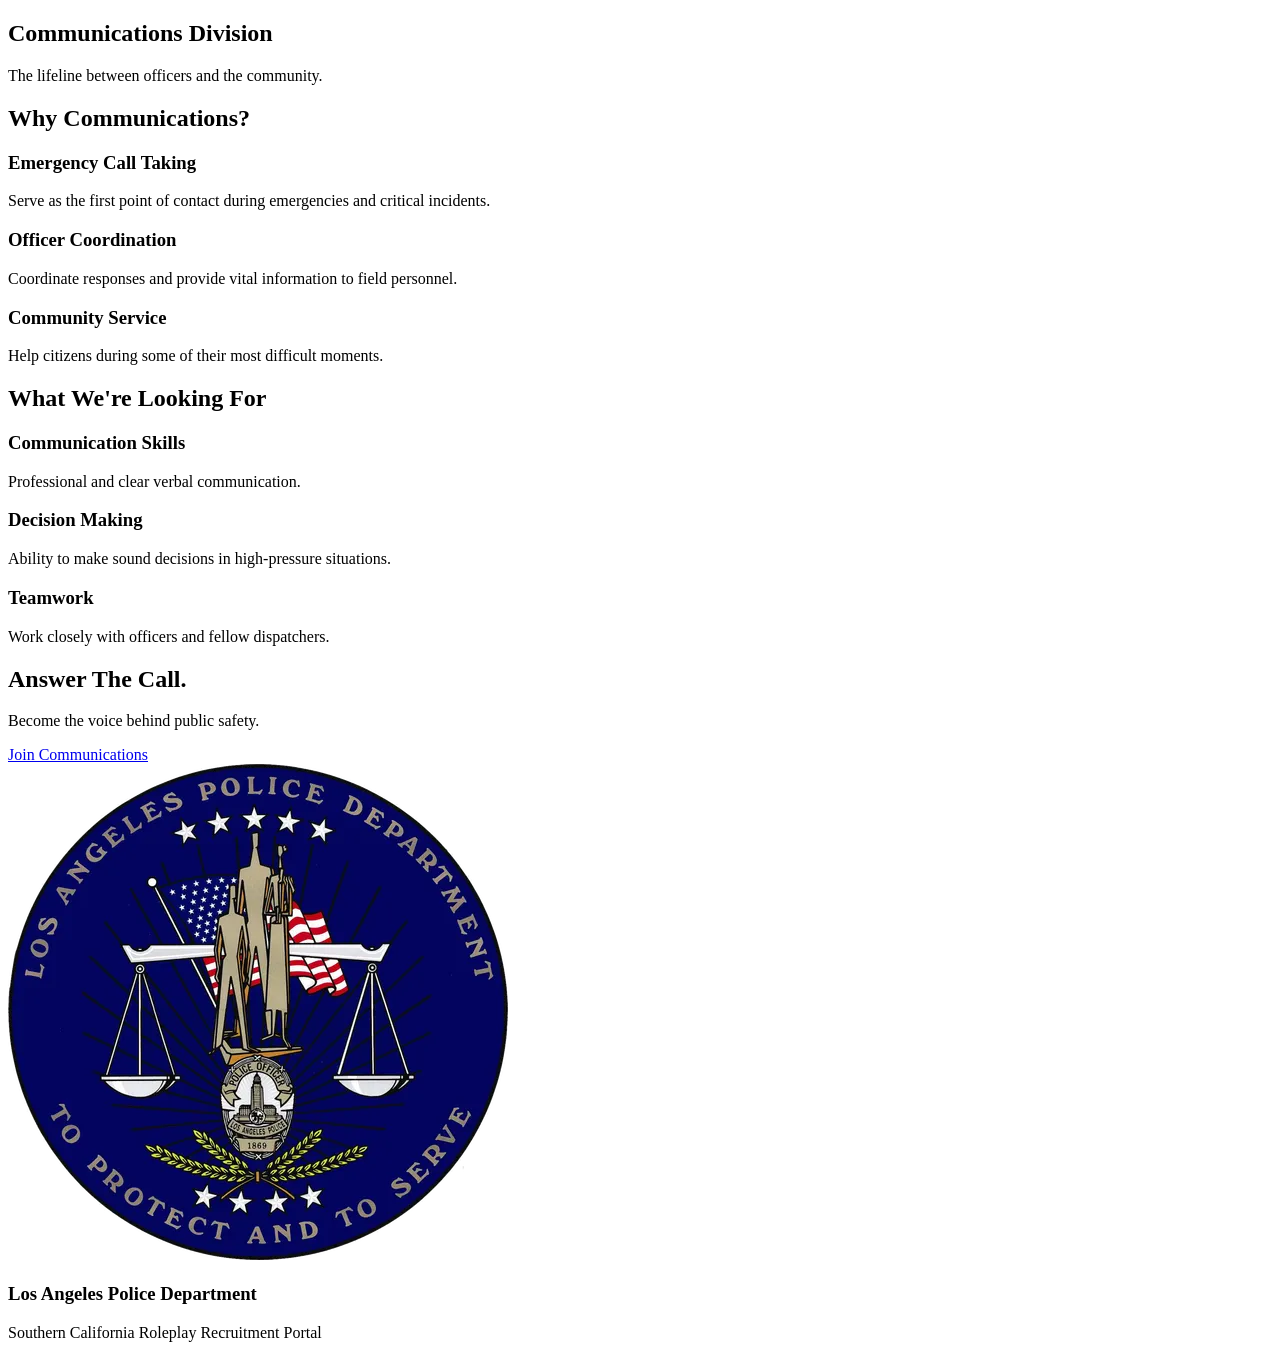
==== communications.html @ be528514 "Update communications.html" ====
<!DOCTYPE html>
<html lang="en">
<head>
<meta charset="UTF-8">
<meta name="viewport" content="width=device-width, initial-scale=1.0">
<title>Communications Division | LAPD</title>

<link rel="icon" href="favicon.png">
<link rel="stylesheet" href="styles.css">
</head>
<body>

<nav class="navbar">
    <!-- Same navbar as homepage -->
</nav>

<section class="page-hero">
    <div class="page-content">
        <h1>Communications Division</h1>
        <p>The lifeline between officers and the community.</p>
    </div>
</section>

<section class="careers">

<div class="section-title">
<h2>Why Communications?</h2>
</div>

<div class="career-grid">

<div class="career-card">
<h3>Emergency Call Taking</h3>
<p>Serve as the first point of contact during emergencies and critical incidents.</p>
</div>

<div class="career-card">
<h3>Officer Coordination</h3>
<p>Coordinate responses and provide vital information to field personnel.</p>
</div>

<div class="career-card">
<h3>Community Service</h3>
<p>Help citizens during some of their most difficult moments.</p>
</div>

</div>

</section>

<section class="training-preview">

<div class="section-title">
<h2>What We're Looking For</h2>
</div>

<div class="career-grid">

<div class="career-card">
<h3>Communication Skills</h3>
<p>Professional and clear verbal communication.</p>
</div>

<div class="career-card">
<h3>Decision Making</h3>
<p>Ability to make sound decisions in high-pressure situations.</p>
</div>

<div class="career-card">
<h3>Teamwork</h3>
<p>Work closely with officers and fellow dispatchers.</p>
</div>

</div>

</section>

<section class="cta">
<h2>Answer The Call.</h2>
<p>Become the voice behind public safety.</p>

<a href="https://discord.gg/8QvbBnqUuB" class="primary-btn">
Join Communications
</a>
</section>

<footer>
<img src="favicon.png">
<h3>Los Angeles Police Department</h3>
<p>Southern California Roleplay Recruitment Portal</p>
</footer>

</body>
</html>
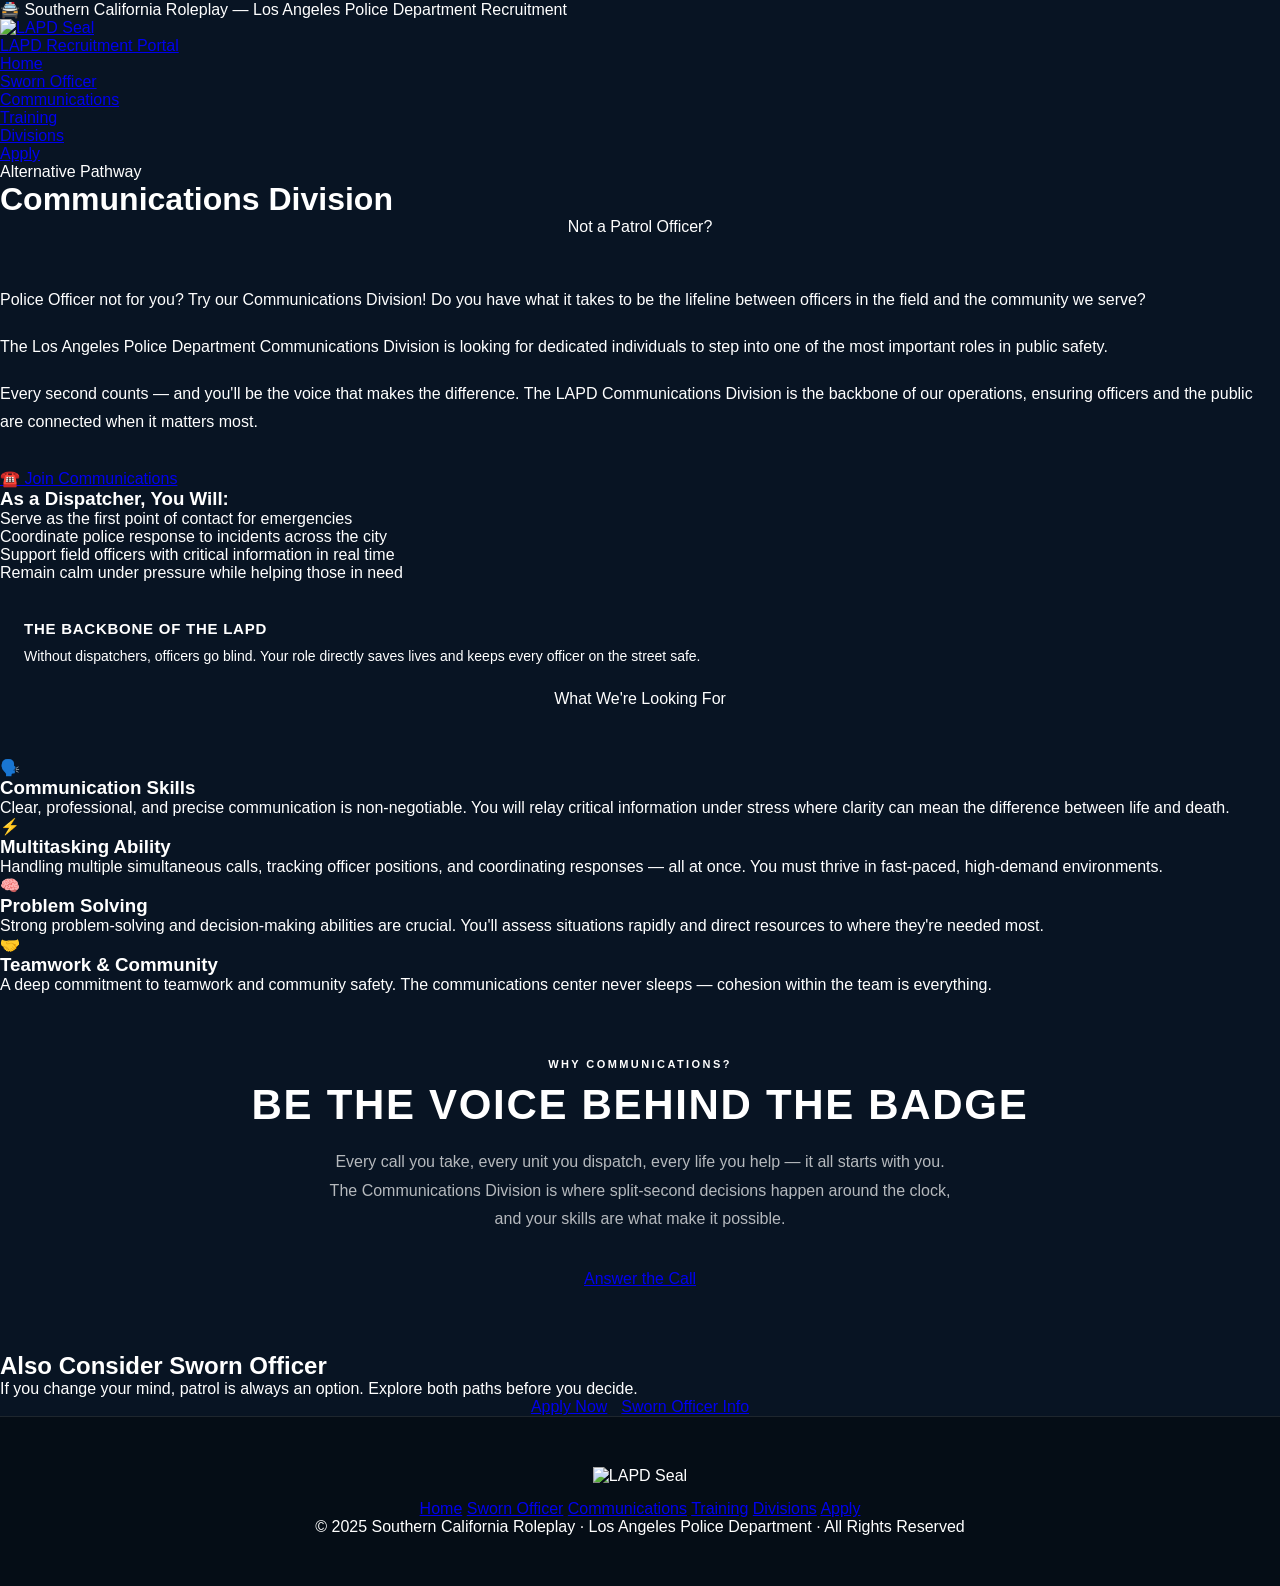
==== commit be309f83: "Update communications.html" ====
--- a/communications.html
+++ b/communications.html
@@ -1,94 +1,148 @@
 <!DOCTYPE html>
 <html lang="en">
 <head>
-<meta charset="UTF-8">
-<meta name="viewport" content="width=device-width, initial-scale=1.0">
-<title>Communications Division | LAPD</title>
-
-<link rel="icon" href="favicon.png">
-<link rel="stylesheet" href="styles.css">
+  <meta charset="UTF-8" />
+  <meta name="viewport" content="width=device-width, initial-scale=1.0" />
+  <title>Communications Division – LAPD Recruitment</title>
+  <link rel="icon" type="image/png" href="https://upload.wikimedia.org/wikipedia/commons/a/aa/Seal_of_the_Los_Angeles_Police_Department.png" />
+  <link rel="stylesheet" href="style.css" />
 </head>
 <body>
 
-<nav class="navbar">
-    <!-- Same navbar as homepage -->
-</nav>
+  <div class="badge-strip">
+    <p>🚔 Southern California Roleplay — Los Angeles Police Department Recruitment</p>
+  </div>
 
-<section class="page-hero">
-    <div class="page-content">
-        <h1>Communications Division</h1>
-        <p>The lifeline between officers and the community.</p>
+  <nav>
+    <div class="nav-inner">
+      <a class="nav-brand" href="index.html">
+        <img src="https://upload.wikimedia.org/wikipedia/commons/a/aa/Seal_of_the_Los_Angeles_Police_Department.png" alt="LAPD Seal" />
+        <div class="nav-brand-text">
+          <span class="dept">LAPD</span>
+          <span class="sub">Recruitment Portal</span>
+        </div>
+      </a>
+      <ul class="nav-links">
+        <li><a href="index.html">Home</a></li>
+        <li><a href="sworn-officer.html">Sworn Officer</a></li>
+        <li><a href="communications.html" class="active">Communications</a></li>
+        <li><a href="training.html">Training</a></li>
+        <li><a href="divisions.html">Divisions</a></li>
+        <li><a href="https://discord.gg/8QvbBnqUuB" target="_blank">Apply</a></li>
+      </ul>
     </div>
-</section>
+  </nav>
 
-<section class="careers">
+  <div class="page-header">
+    <div class="eyebrow">Alternative Pathway</div>
+    <h1>Communications Division</h1>
+  </div>
 
-<div class="section-title">
-<h2>Why Communications?</h2>
-</div>
+  <!-- INTRO -->
+  <section style="background:var(--white);padding:0;">
+    <div class="section">
+      <div class="two-col">
+        <div>
+          <div class="section-title">Not a Patrol Officer?</div>
+          <div class="section-line"></div>
+          <p style="font-size:16px;line-height:1.8;color:var(--text-muted);margin-bottom:18px;">
+            Police Officer not for you? Try our Communications Division! Do you have what it takes to be the lifeline between officers in the field and the community we serve?
+          </p>
+          <p style="font-size:16px;line-height:1.8;color:var(--text-muted);margin-bottom:18px;">
+            The Los Angeles Police Department Communications Division is looking for dedicated individuals to step into one of the most important roles in public safety.
+          </p>
+          <p style="font-size:16px;line-height:1.8;color:var(--text-muted);">
+            Every second counts — and you'll be the voice that makes the difference. The LAPD Communications Division is the backbone of our operations, ensuring officers and the public are connected when it matters most.
+          </p>
+          <div style="margin-top:32px;">
+            <a href="https://discord.gg/8QvbBnqUuB" class="btn" target="_blank">☎️ Join Communications</a>
+          </div>
+        </div>
+        <div>
+          <div class="info-box">
+            <h3>As a Dispatcher, You Will:</h3>
+            <ul>
+              <li>Serve as the first point of contact for emergencies</li>
+              <li>Coordinate police response to incidents across the city</li>
+              <li>Support field officers with critical information in real time</li>
+              <li>Remain calm under pressure while helping those in need</li>
+            </ul>
+          </div>
+          <div style="margin-top:16px;background:var(--off-white);border:1px solid var(--light-gray);border-left:4px solid var(--gold);padding:22px 24px;border-radius:2px;">
+            <p style="font-family:'Oswald',sans-serif;font-size:15px;font-weight:600;color:var(--navy);text-transform:uppercase;letter-spacing:0.05em;margin-bottom:8px;">The Backbone of the LAPD</p>
+            <p style="font-size:14px;color:var(--text-muted);line-height:1.6;">Without dispatchers, officers go blind. Your role directly saves lives and keeps every officer on the street safe.</p>
+          </div>
+        </div>
+      </div>
+    </div>
+  </section>
 
-<div class="career-grid">
+  <!-- WHAT WE LOOK FOR -->
+  <section style="background:var(--off-white);padding:0;">
+    <div class="section">
+      <div class="section-title">What We're Looking For</div>
+      <div class="section-line"></div>
+      <div class="cards">
+        <div class="card">
+          <div class="card-icon">🗣️</div>
+          <h3>Communication Skills</h3>
+          <p>Clear, professional, and precise communication is non-negotiable. You will relay critical information under stress where clarity can mean the difference between life and death.</p>
+        </div>
+        <div class="card accent">
+          <div class="card-icon">⚡</div>
+          <h3>Multitasking Ability</h3>
+          <p>Handling multiple simultaneous calls, tracking officer positions, and coordinating responses — all at once. You must thrive in fast-paced, high-demand environments.</p>
+        </div>
+        <div class="card">
+          <div class="card-icon">🧠</div>
+          <h3>Problem Solving</h3>
+          <p>Strong problem-solving and decision-making abilities are crucial. You'll assess situations rapidly and direct resources to where they're needed most.</p>
+        </div>
+        <div class="card">
+          <div class="card-icon">🤝</div>
+          <h3>Teamwork & Community</h3>
+          <p>A deep commitment to teamwork and community safety. The communications center never sleeps — cohesion within the team is everything.</p>
+        </div>
+      </div>
+    </div>
+  </section>
 
-<div class="career-card">
-<h3>Emergency Call Taking</h3>
-<p>Serve as the first point of contact during emergencies and critical incidents.</p>
-</div>
+  <!-- WHY COMMS -->
+  <section style="background:var(--navy);padding:64px 24px;">
+    <div style="max-width:860px;margin:0 auto;text-align:center;">
+      <div style="font-size:11px;font-weight:700;letter-spacing:0.22em;color:var(--gold);text-transform:uppercase;margin-bottom:12px;">Why Communications?</div>
+      <h2 style="font-family:'Oswald',sans-serif;font-size:clamp(26px,4vw,42px);font-weight:700;color:var(--white);text-transform:uppercase;letter-spacing:0.04em;line-height:1.1;margin-bottom:20px;">
+        Be the Voice Behind the Badge
+      </h2>
+      <p style="font-size:16px;color:rgba(255,255,255,0.7);line-height:1.8;max-width:640px;margin:0 auto 36px;">
+        Every call you take, every unit you dispatch, every life you help — it all starts with you. The Communications Division is where split-second decisions happen around the clock, and your skills are what make it possible.
+      </p>
+      <a href="https://discord.gg/8QvbBnqUuB" class="btn" target="_blank">Answer the Call</a>
+    </div>
+  </section>
 
-<div class="career-card">
-<h3>Officer Coordination</h3>
-<p>Coordinate responses and provide vital information to field personnel.</p>
-</div>
+  <!-- ALSO CONSIDER -->
+  <div class="banner" style="background:var(--navy-dark);">
+    <h2>Also Consider Sworn Officer</h2>
+    <p>If you change your mind, patrol is always an option. Explore both paths before you decide.</p>
+    <div style="display:flex;gap:14px;justify-content:center;flex-wrap:wrap;">
+      <a href="https://discord.gg/8QvbBnqUuB" class="btn" target="_blank">Apply Now</a>
+      <a href="sworn-officer.html" class="btn outline">Sworn Officer Info</a>
+    </div>
+  </div>
 
-<div class="career-card">
-<h3>Community Service</h3>
-<p>Help citizens during some of their most difficult moments.</p>
-</div>
-
-</div>
-
-</section>
-
-<section class="training-preview">
-
-<div class="section-title">
-<h2>What We're Looking For</h2>
-</div>
-
-<div class="career-grid">
-
-<div class="career-card">
-<h3>Communication Skills</h3>
-<p>Professional and clear verbal communication.</p>
-</div>
-
-<div class="career-card">
-<h3>Decision Making</h3>
-<p>Ability to make sound decisions in high-pressure situations.</p>
-</div>
-
-<div class="career-card">
-<h3>Teamwork</h3>
-<p>Work closely with officers and fellow dispatchers.</p>
-</div>
-
-</div>
-
-</section>
-
-<section class="cta">
-<h2>Answer The Call.</h2>
-<p>Become the voice behind public safety.</p>
-
-<a href="https://discord.gg/8QvbBnqUuB" class="primary-btn">
-Join Communications
-</a>
-</section>
-
-<footer>
-<img src="favicon.png">
-<h3>Los Angeles Police Department</h3>
-<p>Southern California Roleplay Recruitment Portal</p>
-</footer>
+  <footer>
+    <img src="https://upload.wikimedia.org/wikipedia/commons/a/aa/Seal_of_the_Los_Angeles_Police_Department.png" alt="LAPD Seal" />
+    <div class="footer-links">
+      <a href="index.html">Home</a>
+      <a href="sworn-officer.html">Sworn Officer</a>
+      <a href="communications.html">Communications</a>
+      <a href="training.html">Training</a>
+      <a href="divisions.html">Divisions</a>
+      <a href="https://discord.gg/8QvbBnqUuB" target="_blank">Apply</a>
+    </div>
+    <p>© 2025 Southern California Roleplay · Los Angeles Police Department · All Rights Reserved</p>
+  </footer>
 
 </body>
 </html>
--- a/style.css
+++ b/style.css
@@ -0,0 +1,267 @@
+*{
+margin:0;
+padding:0;
+box-sizing:border-box;
+font-family:'Inter',sans-serif;
+}
+
+html{
+scroll-behavior:smooth;
+}
+
+body{
+background:#081423;
+color:white;
+overflow-x:hidden;
+}
+
+.navbar{
+position:fixed;
+top:0;
+width:100%;
+padding:20px 6%;
+display:flex;
+justify-content:space-between;
+align-items:center;
+background:rgba(8,20,35,.92);
+backdrop-filter:blur(10px);
+z-index:1000;
+border-bottom:1px solid rgba(255,255,255,.1);
+}
+
+.logo-area{
+display:flex;
+align-items:center;
+gap:15px;
+}
+
+.logo-area img{
+width:55px;
+height:55px;
+}
+
+.logo-area h3{
+font-size:16px;
+}
+
+.logo-area span{
+font-size:12px;
+color:#c8a64e;
+}
+
+.navbar ul{
+display:flex;
+list-style:none;
+gap:35px;
+}
+
+.navbar a{
+color:white;
+text-decoration:none;
+font-weight:600;
+}
+
+.apply-btn{
+background:#c8a64e;
+padding:12px 22px;
+border-radius:8px;
+color:black !important;
+font-weight:700;
+}
+
+.hero{
+height:100vh;
+position:relative;
+display:flex;
+align-items:center;
+padding:0 8%;
+background:
+linear-gradient(rgba(0,0,0,.65),rgba(0,0,0,.75)),
+url("https://images.unsplash.com/photo-1517841905240-472988babdf9");
+background-size:cover;
+background-position:center;
+}
+
+.hero-content{
+max-width:700px;
+z-index:2;
+}
+
+.subtitle{
+letter-spacing:4px;
+color:#c8a64e;
+margin-bottom:15px;
+font-weight:700;
+}
+
+.hero h1{
+font-size:72px;
+line-height:1.05;
+margin-bottom:25px;
+}
+
+.hero-text{
+font-size:18px;
+line-height:1.8;
+opacity:.9;
+margin-bottom:35px;
+}
+
+.hero-buttons{
+display:flex;
+gap:15px;
+}
+
+.primary-btn{
+background:#c8a64e;
+padding:15px 30px;
+border-radius:10px;
+text-decoration:none;
+font-weight:700;
+color:black;
+}
+
+.secondary-btn{
+border:1px solid white;
+padding:15px 30px;
+border-radius:10px;
+text-decoration:none;
+color:white;
+}
+
+.stats{
+padding:80px 6%;
+display:grid;
+grid-template-columns:repeat(auto-fit,minmax(220px,1fr));
+gap:25px;
+background:#0d1c2f;
+}
+
+.stat-card{
+background:#132741;
+padding:35px;
+border-radius:16px;
+text-align:center;
+}
+
+.stat-card h2{
+font-size:52px;
+color:#c8a64e;
+}
+
+.section-title{
+text-align:center;
+margin-bottom:50px;
+}
+
+.section-title h2{
+font-size:42px;
+}
+
+.section-title p{
+opacity:.7;
+margin-top:10px;
+}
+
+.careers{
+padding:100px 6%;
+}
+
+.career-grid{
+display:grid;
+grid-template-columns:repeat(auto-fit,minmax(300px,1fr));
+gap:25px;
+}
+
+.career-card{
+background:#132741;
+padding:35px;
+border-radius:18px;
+transition:.3s;
+}
+
+.career-card:hover{
+transform:translateY(-8px);
+}
+
+.career-card h3{
+margin-bottom:15px;
+font-size:24px;
+}
+
+.career-card p{
+line-height:1.8;
+margin-bottom:20px;
+}
+
+.career-card a{
+color:#c8a64e;
+text-decoration:none;
+font-weight:700;
+}
+
+.training-preview{
+padding:100px 6%;
+background:#0d1c2f;
+}
+
+.timeline{
+display:flex;
+flex-wrap:wrap;
+justify-content:center;
+gap:20px;
+}
+
+.timeline-item{
+background:#132741;
+padding:20px 25px;
+border-radius:10px;
+font-weight:600;
+}
+
+.cta{
+padding:120px 6%;
+text-align:center;
+}
+
+.cta h2{
+font-size:56px;
+margin-bottom:20px;
+}
+
+.cta p{
+margin-bottom:30px;
+font-size:18px;
+}
+
+footer{
+padding:50px;
+text-align:center;
+background:#050d16;
+border-top:1px solid rgba(255,255,255,.1);
+}
+
+footer img{
+width:80px;
+margin-bottom:15px;
+}
+
+@media(max-width:900px){
+
+.navbar ul{
+display:none;
+}
+
+.hero h1{
+font-size:48px;
+}
+
+.hero-buttons{
+flex-direction:column;
+}
+
+.cta h2{
+font-size:40px;
+}
+
+}
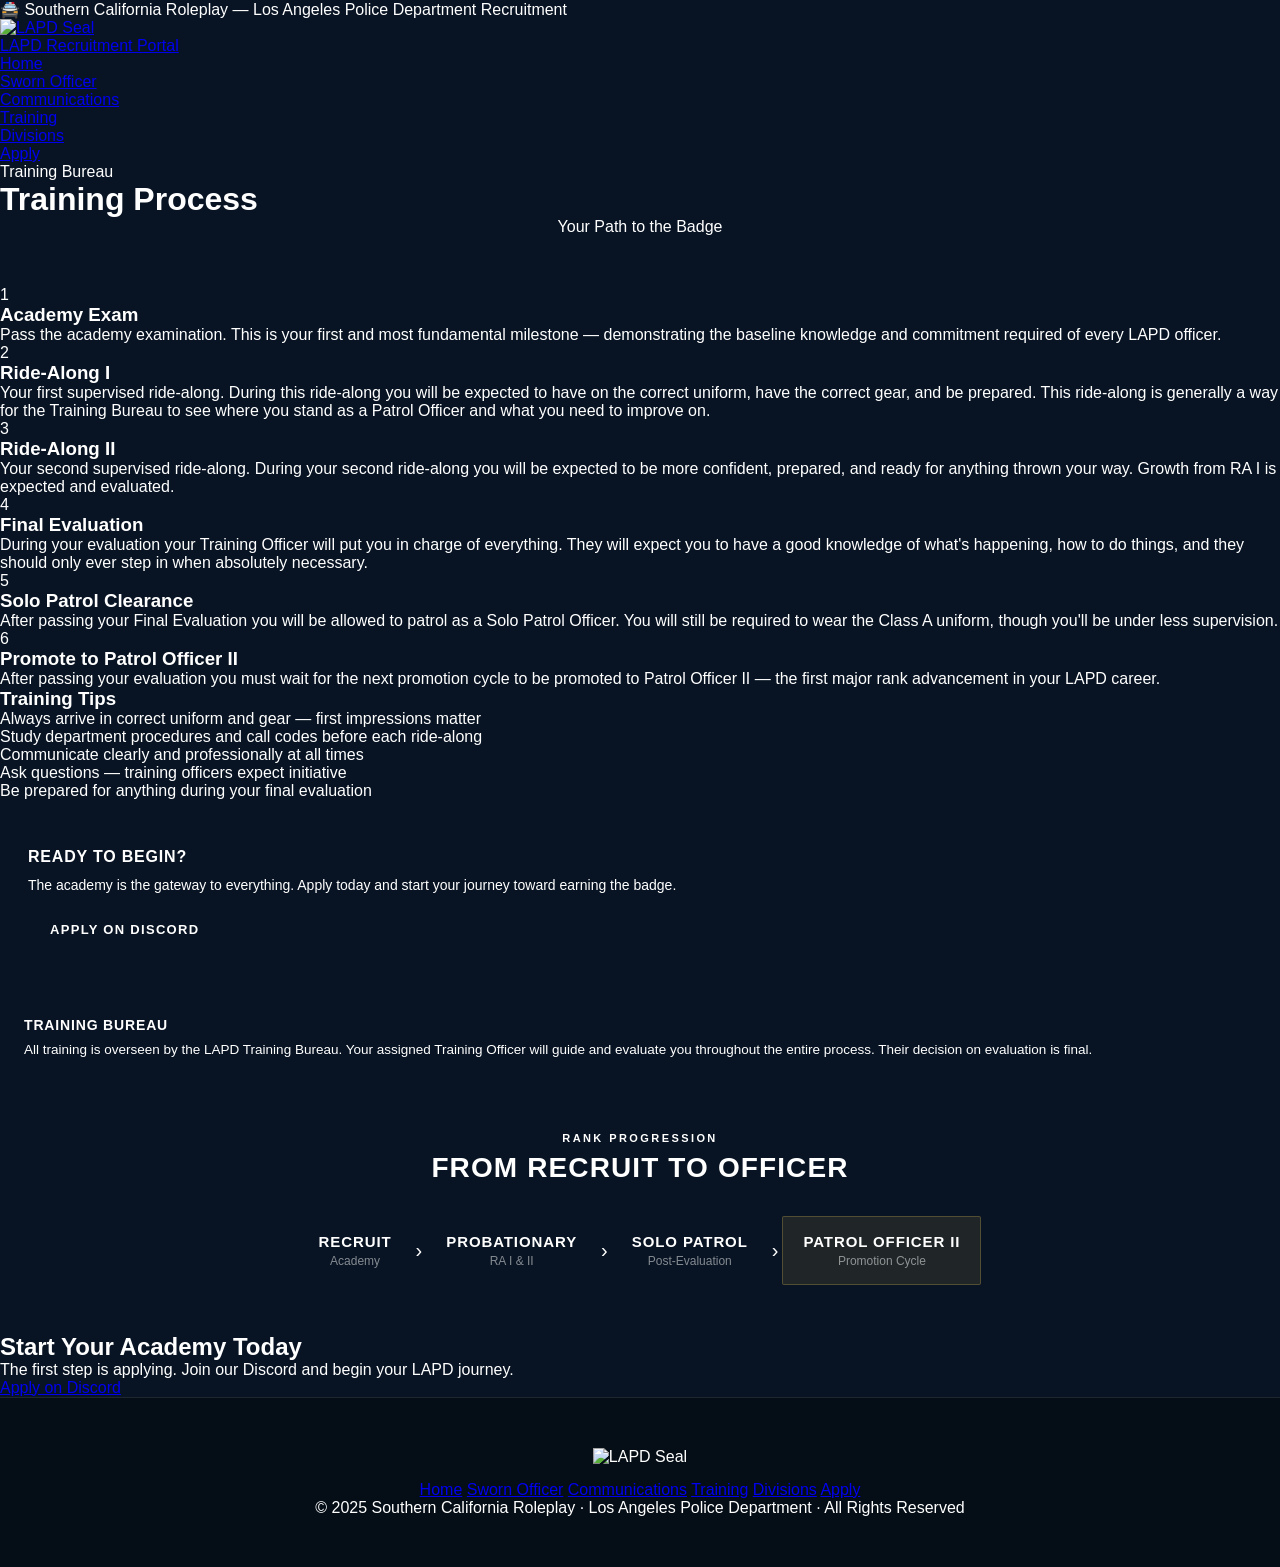
==== commit 247f20df: "Update communications.html" ====
--- a/communications.html
+++ b/communications.html
@@ -3,7 +3,7 @@
 <head>
   <meta charset="UTF-8" />
   <meta name="viewport" content="width=device-width, initial-scale=1.0" />
-  <title>Communications Division – LAPD Recruitment</title>
+  <title>Training Process – LAPD Recruitment</title>
   <link rel="icon" type="image/png" href="https://upload.wikimedia.org/wikipedia/commons/a/aa/Seal_of_the_Los_Angeles_Police_Department.png" />
   <link rel="stylesheet" href="style.css" />
 </head>
@@ -25,8 +25,8 @@
       <ul class="nav-links">
         <li><a href="index.html">Home</a></li>
         <li><a href="sworn-officer.html">Sworn Officer</a></li>
-        <li><a href="communications.html" class="active">Communications</a></li>
-        <li><a href="training.html">Training</a></li>
+        <li><a href="communications.html">Communications</a></li>
+        <li><a href="training.html" class="active">Training</a></li>
         <li><a href="divisions.html">Divisions</a></li>
         <li><a href="https://discord.gg/8QvbBnqUuB" target="_blank">Apply</a></li>
       </ul>
@@ -34,101 +34,135 @@
   </nav>
 
   <div class="page-header">
-    <div class="eyebrow">Alternative Pathway</div>
-    <h1>Communications Division</h1>
+    <div class="eyebrow">Training Bureau</div>
+    <h1>Training Process</h1>
   </div>
 
-  <!-- INTRO -->
   <section style="background:var(--white);padding:0;">
     <div class="section">
-      <div class="two-col">
+      <div class="two-col" style="gap:64px;">
+
+        <!-- STEPS -->
         <div>
-          <div class="section-title">Not a Patrol Officer?</div>
+          <div class="section-title">Your Path to the Badge</div>
           <div class="section-line"></div>
-          <p style="font-size:16px;line-height:1.8;color:var(--text-muted);margin-bottom:18px;">
-            Police Officer not for you? Try our Communications Division! Do you have what it takes to be the lifeline between officers in the field and the community we serve?
-          </p>
-          <p style="font-size:16px;line-height:1.8;color:var(--text-muted);margin-bottom:18px;">
-            The Los Angeles Police Department Communications Division is looking for dedicated individuals to step into one of the most important roles in public safety.
-          </p>
-          <p style="font-size:16px;line-height:1.8;color:var(--text-muted);">
-            Every second counts — and you'll be the voice that makes the difference. The LAPD Communications Division is the backbone of our operations, ensuring officers and the public are connected when it matters most.
-          </p>
-          <div style="margin-top:32px;">
-            <a href="https://discord.gg/8QvbBnqUuB" class="btn" target="_blank">☎️ Join Communications</a>
+          <div class="steps">
+
+            <div class="step">
+              <div class="step-num">1</div>
+              <div class="step-body">
+                <h3>Academy Exam</h3>
+                <p>Pass the academy examination. This is your first and most fundamental milestone — demonstrating the baseline knowledge and commitment required of every LAPD officer.</p>
+              </div>
+            </div>
+
+            <div class="step">
+              <div class="step-num">2</div>
+              <div class="step-body">
+                <h3>Ride-Along I</h3>
+                <p>Your first supervised ride-along. During this ride-along you will be expected to have on the correct uniform, have the correct gear, and be prepared. This ride-along is generally a way for the Training Bureau to see where you stand as a Patrol Officer and what you need to improve on.</p>
+              </div>
+            </div>
+
+            <div class="step">
+              <div class="step-num">3</div>
+              <div class="step-body">
+                <h3>Ride-Along II</h3>
+                <p>Your second supervised ride-along. During your second ride-along you will be expected to be more confident, prepared, and ready for anything thrown your way. Growth from RA I is expected and evaluated.</p>
+              </div>
+            </div>
+
+            <div class="step">
+              <div class="step-num">4</div>
+              <div class="step-body">
+                <h3>Final Evaluation</h3>
+                <p>During your evaluation your Training Officer will put you in charge of everything. They will expect you to have a good knowledge of what's happening, how to do things, and they should only ever step in when absolutely necessary.</p>
+              </div>
+            </div>
+
+            <div class="step">
+              <div class="step-num">5</div>
+              <div class="step-body">
+                <h3>Solo Patrol Clearance</h3>
+                <p>After passing your Final Evaluation you will be allowed to patrol as a Solo Patrol Officer. You will still be required to wear the Class A uniform, though you'll be under less supervision.</p>
+              </div>
+            </div>
+
+            <div class="step">
+              <div class="step-num">6</div>
+              <div class="step-body">
+                <h3>Promote to Patrol Officer II</h3>
+                <p>After passing your evaluation you must wait for the next promotion cycle to be promoted to Patrol Officer II — the first major rank advancement in your LAPD career.</p>
+              </div>
+            </div>
+
           </div>
         </div>
-        <div>
+
+        <!-- SIDEBAR -->
+        <div style="display:flex;flex-direction:column;gap:20px;">
           <div class="info-box">
-            <h3>As a Dispatcher, You Will:</h3>
+            <h3>Training Tips</h3>
             <ul>
-              <li>Serve as the first point of contact for emergencies</li>
-              <li>Coordinate police response to incidents across the city</li>
-              <li>Support field officers with critical information in real time</li>
-              <li>Remain calm under pressure while helping those in need</li>
+              <li>Always arrive in correct uniform and gear — first impressions matter</li>
+              <li>Study department procedures and call codes before each ride-along</li>
+              <li>Communicate clearly and professionally at all times</li>
+              <li>Ask questions — training officers expect initiative</li>
+              <li>Be prepared for anything during your final evaluation</li>
             </ul>
           </div>
-          <div style="margin-top:16px;background:var(--off-white);border:1px solid var(--light-gray);border-left:4px solid var(--gold);padding:22px 24px;border-radius:2px;">
-            <p style="font-family:'Oswald',sans-serif;font-size:15px;font-weight:600;color:var(--navy);text-transform:uppercase;letter-spacing:0.05em;margin-bottom:8px;">The Backbone of the LAPD</p>
-            <p style="font-size:14px;color:var(--text-muted);line-height:1.6;">Without dispatchers, officers go blind. Your role directly saves lives and keeps every officer on the street safe.</p>
+
+          <div style="background:var(--gold);padding:28px;border-radius:2px;">
+            <p style="font-family:'Oswald',sans-serif;font-size:16px;font-weight:700;color:var(--navy-dark);text-transform:uppercase;letter-spacing:0.05em;margin-bottom:8px;">Ready to Begin?</p>
+            <p style="font-size:14px;color:var(--navy);line-height:1.6;margin-bottom:16px;">The academy is the gateway to everything. Apply today and start your journey toward earning the badge.</p>
+            <a href="https://discord.gg/8QvbBnqUuB" target="_blank" style="display:inline-block;padding:10px 22px;background:var(--navy-dark);color:var(--gold);font-family:'Oswald',sans-serif;font-size:13px;font-weight:700;letter-spacing:0.1em;text-transform:uppercase;text-decoration:none;border-radius:2px;">Apply on Discord</a>
           </div>
+
+          <div style="background:var(--off-white);border:1px solid var(--light-gray);border-left:4px solid var(--navy);padding:22px 24px;border-radius:2px;">
+            <p style="font-family:'Oswald',sans-serif;font-size:14px;font-weight:600;color:var(--navy);text-transform:uppercase;letter-spacing:0.06em;margin-bottom:6px;">Training Bureau</p>
+            <p style="font-size:13.5px;color:var(--text-muted);line-height:1.65;">All training is overseen by the LAPD Training Bureau. Your assigned Training Officer will guide and evaluate you throughout the entire process. Their decision on evaluation is final.</p>
+          </div>
+        </div>
+
+      </div>
+    </div>
+  </section>
+
+  <!-- PROMOTION PATHWAY STRIP -->
+  <section style="background:var(--navy);padding:48px 24px;">
+    <div style="max-width:1000px;margin:0 auto;">
+      <div style="text-align:center;margin-bottom:32px;">
+        <div style="font-size:11px;font-weight:700;letter-spacing:0.22em;color:var(--gold);text-transform:uppercase;margin-bottom:8px;">Rank Progression</div>
+        <h2 style="font-family:'Oswald',sans-serif;font-size:28px;font-weight:700;color:var(--white);text-transform:uppercase;letter-spacing:0.04em;">From Recruit to Officer</h2>
+      </div>
+      <div style="display:flex;align-items:center;justify-content:center;gap:0;flex-wrap:wrap;">
+        <div style="text-align:center;padding:16px 20px;">
+          <div style="font-family:'Oswald',sans-serif;font-size:15px;font-weight:600;color:var(--gold);text-transform:uppercase;letter-spacing:0.06em;">Recruit</div>
+          <div style="font-size:12px;color:rgba(255,255,255,0.5);margin-top:4px;">Academy</div>
+        </div>
+        <div style="color:var(--gold);font-size:20px;padding:0 4px;">›</div>
+        <div style="text-align:center;padding:16px 20px;">
+          <div style="font-family:'Oswald',sans-serif;font-size:15px;font-weight:600;color:var(--gold);text-transform:uppercase;letter-spacing:0.06em;">Probationary</div>
+          <div style="font-size:12px;color:rgba(255,255,255,0.5);margin-top:4px;">RA I & II</div>
+        </div>
+        <div style="color:var(--gold);font-size:20px;padding:0 4px;">›</div>
+        <div style="text-align:center;padding:16px 20px;">
+          <div style="font-family:'Oswald',sans-serif;font-size:15px;font-weight:600;color:var(--gold);text-transform:uppercase;letter-spacing:0.06em;">Solo Patrol</div>
+          <div style="font-size:12px;color:rgba(255,255,255,0.5);margin-top:4px;">Post-Evaluation</div>
+        </div>
+        <div style="color:var(--gold);font-size:20px;padding:0 4px;">›</div>
+        <div style="text-align:center;padding:16px 20px;background:rgba(200,169,81,0.12);border:1px solid rgba(200,169,81,0.3);border-radius:2px;">
+          <div style="font-family:'Oswald',sans-serif;font-size:15px;font-weight:600;color:var(--gold);text-transform:uppercase;letter-spacing:0.06em;">Patrol Officer II</div>
+          <div style="font-size:12px;color:rgba(255,255,255,0.5);margin-top:4px;">Promotion Cycle</div>
         </div>
       </div>
     </div>
   </section>
 
-  <!-- WHAT WE LOOK FOR -->
-  <section style="background:var(--off-white);padding:0;">
-    <div class="section">
-      <div class="section-title">What We're Looking For</div>
-      <div class="section-line"></div>
-      <div class="cards">
-        <div class="card">
-          <div class="card-icon">🗣️</div>
-          <h3>Communication Skills</h3>
-          <p>Clear, professional, and precise communication is non-negotiable. You will relay critical information under stress where clarity can mean the difference between life and death.</p>
-        </div>
-        <div class="card accent">
-          <div class="card-icon">⚡</div>
-          <h3>Multitasking Ability</h3>
-          <p>Handling multiple simultaneous calls, tracking officer positions, and coordinating responses — all at once. You must thrive in fast-paced, high-demand environments.</p>
-        </div>
-        <div class="card">
-          <div class="card-icon">🧠</div>
-          <h3>Problem Solving</h3>
-          <p>Strong problem-solving and decision-making abilities are crucial. You'll assess situations rapidly and direct resources to where they're needed most.</p>
-        </div>
-        <div class="card">
-          <div class="card-icon">🤝</div>
-          <h3>Teamwork & Community</h3>
-          <p>A deep commitment to teamwork and community safety. The communications center never sleeps — cohesion within the team is everything.</p>
-        </div>
-      </div>
-    </div>
-  </section>
-
-  <!-- WHY COMMS -->
-  <section style="background:var(--navy);padding:64px 24px;">
-    <div style="max-width:860px;margin:0 auto;text-align:center;">
-      <div style="font-size:11px;font-weight:700;letter-spacing:0.22em;color:var(--gold);text-transform:uppercase;margin-bottom:12px;">Why Communications?</div>
-      <h2 style="font-family:'Oswald',sans-serif;font-size:clamp(26px,4vw,42px);font-weight:700;color:var(--white);text-transform:uppercase;letter-spacing:0.04em;line-height:1.1;margin-bottom:20px;">
-        Be the Voice Behind the Badge
-      </h2>
-      <p style="font-size:16px;color:rgba(255,255,255,0.7);line-height:1.8;max-width:640px;margin:0 auto 36px;">
-        Every call you take, every unit you dispatch, every life you help — it all starts with you. The Communications Division is where split-second decisions happen around the clock, and your skills are what make it possible.
-      </p>
-      <a href="https://discord.gg/8QvbBnqUuB" class="btn" target="_blank">Answer the Call</a>
-    </div>
-  </section>
-
-  <!-- ALSO CONSIDER -->
-  <div class="banner" style="background:var(--navy-dark);">
-    <h2>Also Consider Sworn Officer</h2>
-    <p>If you change your mind, patrol is always an option. Explore both paths before you decide.</p>
-    <div style="display:flex;gap:14px;justify-content:center;flex-wrap:wrap;">
-      <a href="https://discord.gg/8QvbBnqUuB" class="btn" target="_blank">Apply Now</a>
-      <a href="sworn-officer.html" class="btn outline">Sworn Officer Info</a>
-    </div>
+  <div class="banner">
+    <h2>Start Your Academy Today</h2>
+    <p>The first step is applying. Join our Discord and begin your LAPD journey.</p>
+    <a href="https://discord.gg/8QvbBnqUuB" class="btn" target="_blank">Apply on Discord</a>
   </div>
 
   <footer>
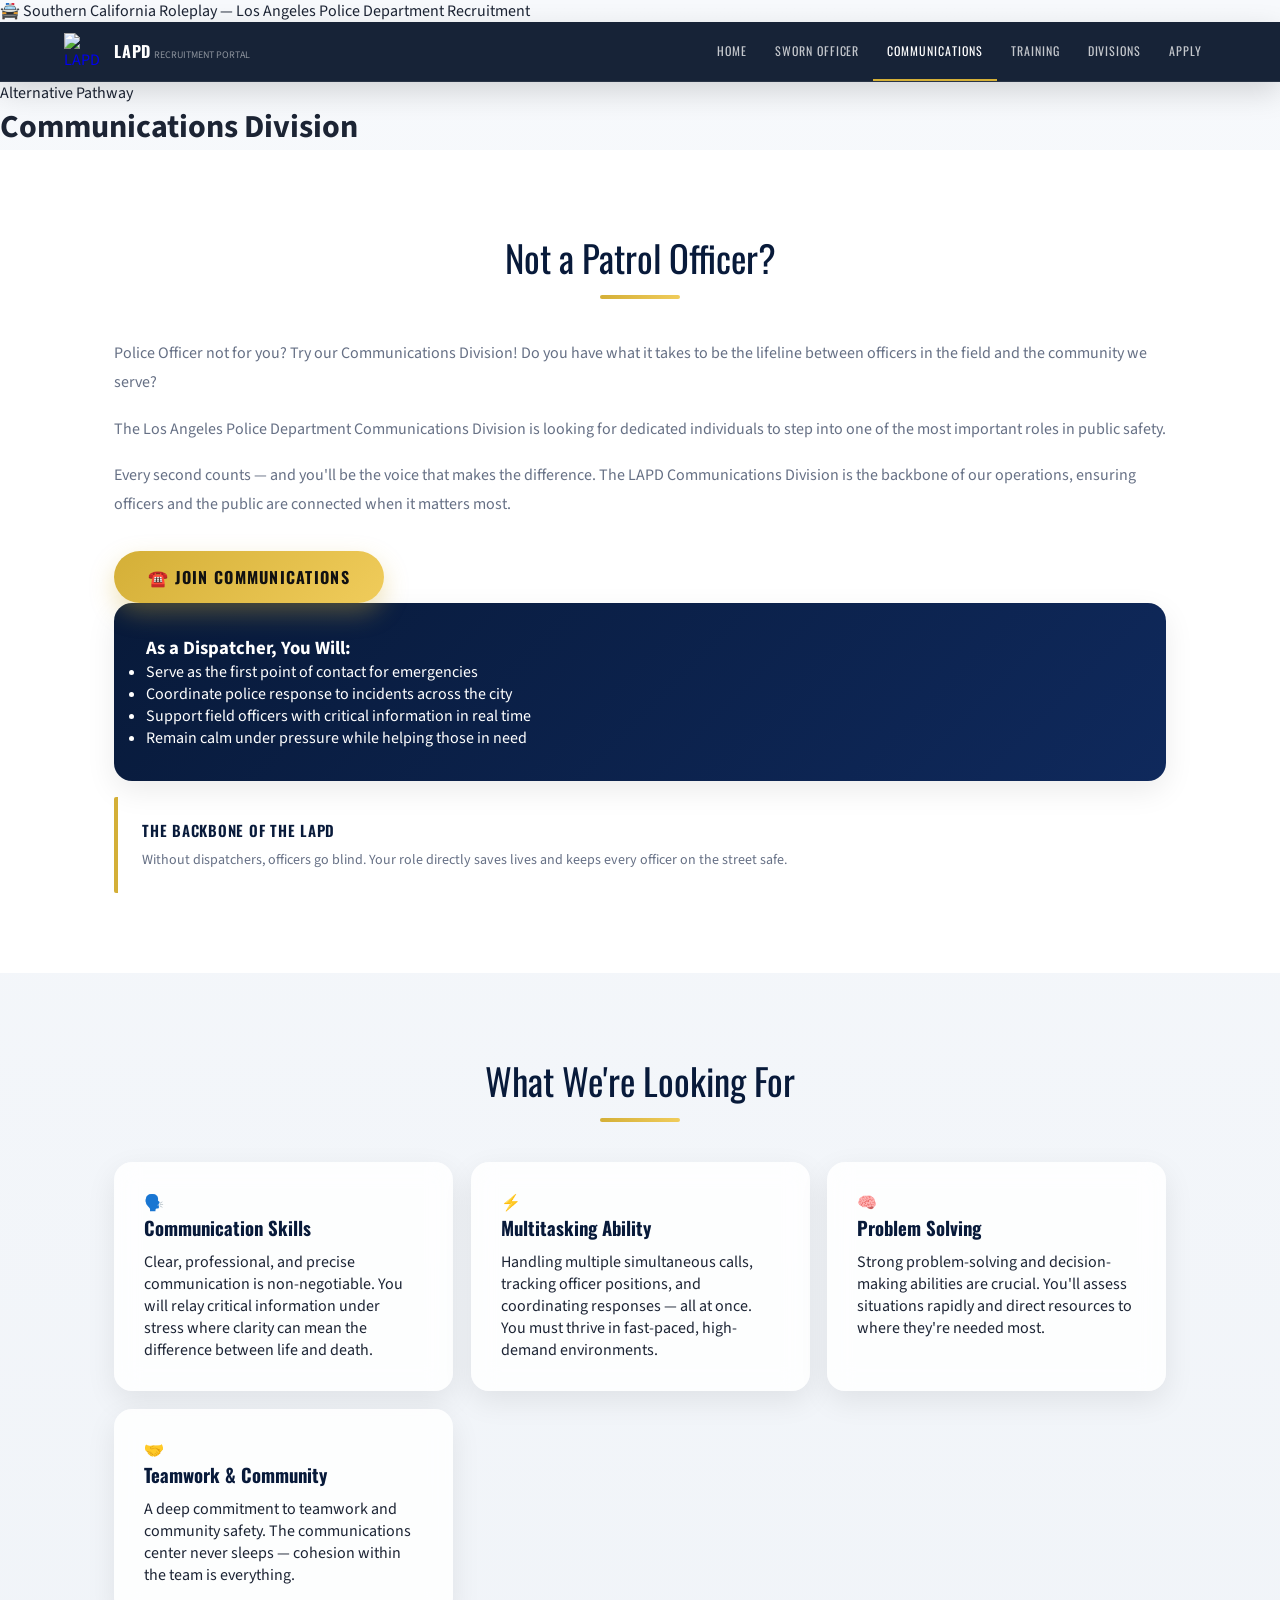
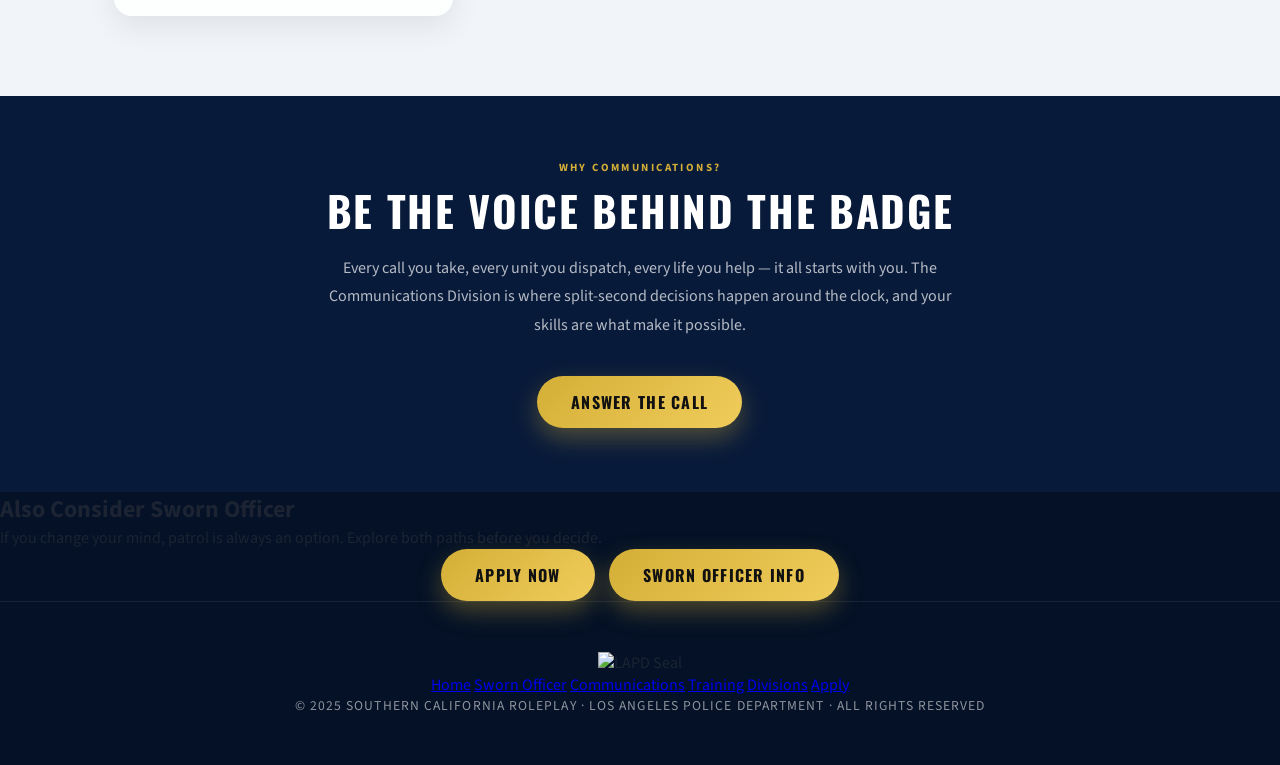
==== commit 1f4a916e: "Update communications.html" ====
--- a/communications.html
+++ b/communications.html
@@ -3,7 +3,7 @@
 <head>
   <meta charset="UTF-8" />
   <meta name="viewport" content="width=device-width, initial-scale=1.0" />
-  <title>Training Process – LAPD Recruitment</title>
+  <title>Communications Division – LAPD Recruitment</title>
   <link rel="icon" type="image/png" href="https://upload.wikimedia.org/wikipedia/commons/a/aa/Seal_of_the_Los_Angeles_Police_Department.png" />
   <link rel="stylesheet" href="style.css" />
 </head>
@@ -25,8 +25,8 @@
       <ul class="nav-links">
         <li><a href="index.html">Home</a></li>
         <li><a href="sworn-officer.html">Sworn Officer</a></li>
-        <li><a href="communications.html">Communications</a></li>
-        <li><a href="training.html" class="active">Training</a></li>
+        <li><a href="communications.html" class="active">Communications</a></li>
+        <li><a href="training.html">Training</a></li>
         <li><a href="divisions.html">Divisions</a></li>
         <li><a href="https://discord.gg/8QvbBnqUuB" target="_blank">Apply</a></li>
       </ul>
@@ -34,135 +34,101 @@
   </nav>
 
   <div class="page-header">
-    <div class="eyebrow">Training Bureau</div>
-    <h1>Training Process</h1>
+    <div class="eyebrow">Alternative Pathway</div>
+    <h1>Communications Division</h1>
   </div>
 
+  <!-- INTRO -->
   <section style="background:var(--white);padding:0;">
     <div class="section">
-      <div class="two-col" style="gap:64px;">
-
-        <!-- STEPS -->
+      <div class="two-col">
         <div>
-          <div class="section-title">Your Path to the Badge</div>
+          <div class="section-title">Not a Patrol Officer?</div>
           <div class="section-line"></div>
-          <div class="steps">
-
-            <div class="step">
-              <div class="step-num">1</div>
-              <div class="step-body">
-                <h3>Academy Exam</h3>
-                <p>Pass the academy examination. This is your first and most fundamental milestone — demonstrating the baseline knowledge and commitment required of every LAPD officer.</p>
-              </div>
-            </div>
-
-            <div class="step">
-              <div class="step-num">2</div>
-              <div class="step-body">
-                <h3>Ride-Along I</h3>
-                <p>Your first supervised ride-along. During this ride-along you will be expected to have on the correct uniform, have the correct gear, and be prepared. This ride-along is generally a way for the Training Bureau to see where you stand as a Patrol Officer and what you need to improve on.</p>
-              </div>
-            </div>
-
-            <div class="step">
-              <div class="step-num">3</div>
-              <div class="step-body">
-                <h3>Ride-Along II</h3>
-                <p>Your second supervised ride-along. During your second ride-along you will be expected to be more confident, prepared, and ready for anything thrown your way. Growth from RA I is expected and evaluated.</p>
-              </div>
-            </div>
-
-            <div class="step">
-              <div class="step-num">4</div>
-              <div class="step-body">
-                <h3>Final Evaluation</h3>
-                <p>During your evaluation your Training Officer will put you in charge of everything. They will expect you to have a good knowledge of what's happening, how to do things, and they should only ever step in when absolutely necessary.</p>
-              </div>
-            </div>
-
-            <div class="step">
-              <div class="step-num">5</div>
-              <div class="step-body">
-                <h3>Solo Patrol Clearance</h3>
-                <p>After passing your Final Evaluation you will be allowed to patrol as a Solo Patrol Officer. You will still be required to wear the Class A uniform, though you'll be under less supervision.</p>
-              </div>
-            </div>
-
-            <div class="step">
-              <div class="step-num">6</div>
-              <div class="step-body">
-                <h3>Promote to Patrol Officer II</h3>
-                <p>After passing your evaluation you must wait for the next promotion cycle to be promoted to Patrol Officer II — the first major rank advancement in your LAPD career.</p>
-              </div>
-            </div>
-
+          <p style="font-size:16px;line-height:1.8;color:var(--text-muted);margin-bottom:18px;">
+            Police Officer not for you? Try our Communications Division! Do you have what it takes to be the lifeline between officers in the field and the community we serve?
+          </p>
+          <p style="font-size:16px;line-height:1.8;color:var(--text-muted);margin-bottom:18px;">
+            The Los Angeles Police Department Communications Division is looking for dedicated individuals to step into one of the most important roles in public safety.
+          </p>
+          <p style="font-size:16px;line-height:1.8;color:var(--text-muted);">
+            Every second counts — and you'll be the voice that makes the difference. The LAPD Communications Division is the backbone of our operations, ensuring officers and the public are connected when it matters most.
+          </p>
+          <div style="margin-top:32px;">
+            <a href="https://discord.gg/8QvbBnqUuB" class="btn" target="_blank">☎️ Join Communications</a>
           </div>
         </div>
-
-        <!-- SIDEBAR -->
-        <div style="display:flex;flex-direction:column;gap:20px;">
+        <div>
           <div class="info-box">
-            <h3>Training Tips</h3>
+            <h3>As a Dispatcher, You Will:</h3>
             <ul>
-              <li>Always arrive in correct uniform and gear — first impressions matter</li>
-              <li>Study department procedures and call codes before each ride-along</li>
-              <li>Communicate clearly and professionally at all times</li>
-              <li>Ask questions — training officers expect initiative</li>
-              <li>Be prepared for anything during your final evaluation</li>
+              <li>Serve as the first point of contact for emergencies</li>
+              <li>Coordinate police response to incidents across the city</li>
+              <li>Support field officers with critical information in real time</li>
+              <li>Remain calm under pressure while helping those in need</li>
             </ul>
           </div>
-
-          <div style="background:var(--gold);padding:28px;border-radius:2px;">
-            <p style="font-family:'Oswald',sans-serif;font-size:16px;font-weight:700;color:var(--navy-dark);text-transform:uppercase;letter-spacing:0.05em;margin-bottom:8px;">Ready to Begin?</p>
-            <p style="font-size:14px;color:var(--navy);line-height:1.6;margin-bottom:16px;">The academy is the gateway to everything. Apply today and start your journey toward earning the badge.</p>
-            <a href="https://discord.gg/8QvbBnqUuB" target="_blank" style="display:inline-block;padding:10px 22px;background:var(--navy-dark);color:var(--gold);font-family:'Oswald',sans-serif;font-size:13px;font-weight:700;letter-spacing:0.1em;text-transform:uppercase;text-decoration:none;border-radius:2px;">Apply on Discord</a>
+          <div style="margin-top:16px;background:var(--off-white);border:1px solid var(--light-gray);border-left:4px solid var(--gold);padding:22px 24px;border-radius:2px;">
+            <p style="font-family:'Oswald',sans-serif;font-size:15px;font-weight:600;color:var(--navy);text-transform:uppercase;letter-spacing:0.05em;margin-bottom:8px;">The Backbone of the LAPD</p>
+            <p style="font-size:14px;color:var(--text-muted);line-height:1.6;">Without dispatchers, officers go blind. Your role directly saves lives and keeps every officer on the street safe.</p>
           </div>
-
-          <div style="background:var(--off-white);border:1px solid var(--light-gray);border-left:4px solid var(--navy);padding:22px 24px;border-radius:2px;">
-            <p style="font-family:'Oswald',sans-serif;font-size:14px;font-weight:600;color:var(--navy);text-transform:uppercase;letter-spacing:0.06em;margin-bottom:6px;">Training Bureau</p>
-            <p style="font-size:13.5px;color:var(--text-muted);line-height:1.65;">All training is overseen by the LAPD Training Bureau. Your assigned Training Officer will guide and evaluate you throughout the entire process. Their decision on evaluation is final.</p>
-          </div>
-        </div>
-
-      </div>
-    </div>
-  </section>
-
-  <!-- PROMOTION PATHWAY STRIP -->
-  <section style="background:var(--navy);padding:48px 24px;">
-    <div style="max-width:1000px;margin:0 auto;">
-      <div style="text-align:center;margin-bottom:32px;">
-        <div style="font-size:11px;font-weight:700;letter-spacing:0.22em;color:var(--gold);text-transform:uppercase;margin-bottom:8px;">Rank Progression</div>
-        <h2 style="font-family:'Oswald',sans-serif;font-size:28px;font-weight:700;color:var(--white);text-transform:uppercase;letter-spacing:0.04em;">From Recruit to Officer</h2>
-      </div>
-      <div style="display:flex;align-items:center;justify-content:center;gap:0;flex-wrap:wrap;">
-        <div style="text-align:center;padding:16px 20px;">
-          <div style="font-family:'Oswald',sans-serif;font-size:15px;font-weight:600;color:var(--gold);text-transform:uppercase;letter-spacing:0.06em;">Recruit</div>
-          <div style="font-size:12px;color:rgba(255,255,255,0.5);margin-top:4px;">Academy</div>
-        </div>
-        <div style="color:var(--gold);font-size:20px;padding:0 4px;">›</div>
-        <div style="text-align:center;padding:16px 20px;">
-          <div style="font-family:'Oswald',sans-serif;font-size:15px;font-weight:600;color:var(--gold);text-transform:uppercase;letter-spacing:0.06em;">Probationary</div>
-          <div style="font-size:12px;color:rgba(255,255,255,0.5);margin-top:4px;">RA I & II</div>
-        </div>
-        <div style="color:var(--gold);font-size:20px;padding:0 4px;">›</div>
-        <div style="text-align:center;padding:16px 20px;">
-          <div style="font-family:'Oswald',sans-serif;font-size:15px;font-weight:600;color:var(--gold);text-transform:uppercase;letter-spacing:0.06em;">Solo Patrol</div>
-          <div style="font-size:12px;color:rgba(255,255,255,0.5);margin-top:4px;">Post-Evaluation</div>
-        </div>
-        <div style="color:var(--gold);font-size:20px;padding:0 4px;">›</div>
-        <div style="text-align:center;padding:16px 20px;background:rgba(200,169,81,0.12);border:1px solid rgba(200,169,81,0.3);border-radius:2px;">
-          <div style="font-family:'Oswald',sans-serif;font-size:15px;font-weight:600;color:var(--gold);text-transform:uppercase;letter-spacing:0.06em;">Patrol Officer II</div>
-          <div style="font-size:12px;color:rgba(255,255,255,0.5);margin-top:4px;">Promotion Cycle</div>
         </div>
       </div>
     </div>
   </section>
 
-  <div class="banner">
-    <h2>Start Your Academy Today</h2>
-    <p>The first step is applying. Join our Discord and begin your LAPD journey.</p>
-    <a href="https://discord.gg/8QvbBnqUuB" class="btn" target="_blank">Apply on Discord</a>
+  <!-- WHAT WE LOOK FOR -->
+  <section style="background:var(--off-white);padding:0;">
+    <div class="section">
+      <div class="section-title">What We're Looking For</div>
+      <div class="section-line"></div>
+      <div class="cards">
+        <div class="card">
+          <div class="card-icon">🗣️</div>
+          <h3>Communication Skills</h3>
+          <p>Clear, professional, and precise communication is non-negotiable. You will relay critical information under stress where clarity can mean the difference between life and death.</p>
+        </div>
+        <div class="card accent">
+          <div class="card-icon">⚡</div>
+          <h3>Multitasking Ability</h3>
+          <p>Handling multiple simultaneous calls, tracking officer positions, and coordinating responses — all at once. You must thrive in fast-paced, high-demand environments.</p>
+        </div>
+        <div class="card">
+          <div class="card-icon">🧠</div>
+          <h3>Problem Solving</h3>
+          <p>Strong problem-solving and decision-making abilities are crucial. You'll assess situations rapidly and direct resources to where they're needed most.</p>
+        </div>
+        <div class="card">
+          <div class="card-icon">🤝</div>
+          <h3>Teamwork & Community</h3>
+          <p>A deep commitment to teamwork and community safety. The communications center never sleeps — cohesion within the team is everything.</p>
+        </div>
+      </div>
+    </div>
+  </section>
+
+  <!-- WHY COMMS -->
+  <section style="background:var(--navy);padding:64px 24px;">
+    <div style="max-width:860px;margin:0 auto;text-align:center;">
+      <div style="font-size:11px;font-weight:700;letter-spacing:0.22em;color:var(--gold);text-transform:uppercase;margin-bottom:12px;">Why Communications?</div>
+      <h2 style="font-family:'Oswald',sans-serif;font-size:clamp(26px,4vw,42px);font-weight:700;color:var(--white);text-transform:uppercase;letter-spacing:0.04em;line-height:1.1;margin-bottom:20px;">
+        Be the Voice Behind the Badge
+      </h2>
+      <p style="font-size:16px;color:rgba(255,255,255,0.7);line-height:1.8;max-width:640px;margin:0 auto 36px;">
+        Every call you take, every unit you dispatch, every life you help — it all starts with you. The Communications Division is where split-second decisions happen around the clock, and your skills are what make it possible.
+      </p>
+      <a href="https://discord.gg/8QvbBnqUuB" class="btn" target="_blank">Answer the Call</a>
+    </div>
+  </section>
+
+  <!-- ALSO CONSIDER -->
+  <div class="banner" style="background:var(--navy-dark);">
+    <h2>Also Consider Sworn Officer</h2>
+    <p>If you change your mind, patrol is always an option. Explore both paths before you decide.</p>
+    <div style="display:flex;gap:14px;justify-content:center;flex-wrap:wrap;">
+      <a href="https://discord.gg/8QvbBnqUuB" class="btn" target="_blank">Apply Now</a>
+      <a href="sworn-officer.html" class="btn outline">Sworn Officer Info</a>
+    </div>
   </div>
 
   <footer>
--- a/style.css
+++ b/style.css
@@ -1,267 +1,282 @@
-*{
-margin:0;
-padding:0;
-box-sizing:border-box;
-font-family:'Inter',sans-serif;
+@import url('https://fonts.googleapis.com/css2?family=Oswald:wght@400;500;600;700&family=Source+Sans+3:wght@300;400;600;700&display=swap');
+
+*, *::before, *::after {
+    box-sizing: border-box;
+    margin: 0;
+    padding: 0;
+}
+
+:root{
+    --navy:#081A3A;
+    --navy-light:#0F295C;
+    --navy-dark:#041126;
+
+    --gold:#D4AF37;
+    --gold-light:#F0CC5B;
+
+    --white:#ffffff;
+    --bg:#f4f6fa;
+
+    --text:#1c2434;
+    --text-muted:#667085;
+
+    --shadow:0 10px 30px rgba(0,0,0,.08);
+    --shadow-hover:0 20px 50px rgba(0,0,0,.15);
+
+    --radius:18px;
 }
 
 html{
-scroll-behavior:smooth;
+    scroll-behavior:smooth;
 }
 
 body{
-background:#081423;
-color:white;
-overflow-x:hidden;
-}
-
-.navbar{
-position:fixed;
-top:0;
-width:100%;
-padding:20px 6%;
-display:flex;
-justify-content:space-between;
-align-items:center;
-background:rgba(8,20,35,.92);
-backdrop-filter:blur(10px);
-z-index:1000;
-border-bottom:1px solid rgba(255,255,255,.1);
-}
-
-.logo-area{
-display:flex;
-align-items:center;
-gap:15px;
-}
-
-.logo-area img{
-width:55px;
-height:55px;
-}
-
-.logo-area h3{
-font-size:16px;
-}
-
-.logo-area span{
-font-size:12px;
-color:#c8a64e;
-}
-
-.navbar ul{
-display:flex;
-list-style:none;
-gap:35px;
-}
-
-.navbar a{
-color:white;
-text-decoration:none;
-font-weight:600;
-}
-
-.apply-btn{
-background:#c8a64e;
-padding:12px 22px;
-border-radius:8px;
-color:black !important;
-font-weight:700;
-}
-
+    font-family:'Source Sans 3',sans-serif;
+    background:linear-gradient(180deg,#f7f9fc 0%,#eef2f7 100%);
+    color:var(--text);
+    overflow-x:hidden;
+}
+
+/* NAV */
+nav{
+    position:sticky;
+    top:0;
+    z-index:1000;
+    backdrop-filter:blur(20px);
+    background:rgba(4,17,38,.92);
+    border-bottom:1px solid rgba(255,255,255,.08);
+    box-shadow:0 10px 30px rgba(0,0,0,.15);
+}
+
+.nav-inner{
+    max-width:1200px;
+    margin:0 auto;
+    display:flex;
+    align-items:center;
+    padding:0 24px;
+}
+
+.nav-brand{
+    display:flex;
+    align-items:center;
+    gap:12px;
+    padding:10px 0;
+    text-decoration:none;
+    margin-right:auto;
+}
+
+.nav-brand img{
+    width:38px;
+    height:38px;
+    object-fit:contain;
+}
+
+.nav-brand-text .dept{
+    font-family:'Oswald',sans-serif;
+    color:white;
+    font-weight:700;
+    letter-spacing:.05em;
+}
+
+.nav-brand-text .sub{
+    font-size:10px;
+    color:rgba(255,255,255,.5);
+    text-transform:uppercase;
+}
+
+.nav-links{
+    display:flex;
+    list-style:none;
+}
+
+.nav-links a{
+    display:block;
+    padding:20px 14px;
+    color:rgba(255,255,255,.75);
+    text-decoration:none;
+    font-family:'Oswald',sans-serif;
+    font-size:12px;
+    letter-spacing:.08em;
+    text-transform:uppercase;
+    border-bottom:2px solid transparent;
+    transition:.25s ease;
+}
+
+.nav-links a:hover{
+    color:white;
+    transform:translateY(-2px);
+}
+
+.nav-links a.active{
+    color:white;
+    border-bottom-color:var(--gold);
+}
+
+/* HERO */
 .hero{
-height:100vh;
-position:relative;
-display:flex;
-align-items:center;
-padding:0 8%;
-background:
-linear-gradient(rgba(0,0,0,.65),rgba(0,0,0,.75)),
-url("https://images.unsplash.com/photo-1517841905240-472988babdf9");
-background-size:cover;
-background-position:center;
-}
-
-.hero-content{
-max-width:700px;
-z-index:2;
-}
-
-.subtitle{
-letter-spacing:4px;
-color:#c8a64e;
-margin-bottom:15px;
-font-weight:700;
+    position:relative;
+    min-height:80vh;
+    display:flex;
+    flex-direction:column;
+    justify-content:center;
+    align-items:center;
+    text-align:center;
+    padding:120px 24px;
+
+    background:
+        linear-gradient(rgba(4,17,38,.75),rgba(4,17,38,.75)),
+        radial-gradient(circle at top, rgba(212,175,55,.18), transparent 60%),
+        url('images/lapd-bg.jpg');
+
+    background-size:cover;
+    background-position:center;
 }
 
 .hero h1{
-font-size:72px;
-line-height:1.05;
-margin-bottom:25px;
-}
-
-.hero-text{
-font-size:18px;
-line-height:1.8;
-opacity:.9;
-margin-bottom:35px;
-}
-
-.hero-buttons{
-display:flex;
-gap:15px;
-}
-
-.primary-btn{
-background:#c8a64e;
-padding:15px 30px;
-border-radius:10px;
-text-decoration:none;
-font-weight:700;
-color:black;
-}
-
-.secondary-btn{
-border:1px solid white;
-padding:15px 30px;
-border-radius:10px;
-text-decoration:none;
-color:white;
-}
-
-.stats{
-padding:80px 6%;
-display:grid;
-grid-template-columns:repeat(auto-fit,minmax(220px,1fr));
-gap:25px;
-background:#0d1c2f;
-}
-
-.stat-card{
-background:#132741;
-padding:35px;
-border-radius:16px;
-text-align:center;
-}
-
-.stat-card h2{
-font-size:52px;
-color:#c8a64e;
+    font-family:'Oswald',sans-serif;
+    font-size:clamp(3rem,7vw,6rem);
+    color:white;
+    text-shadow:0 5px 25px rgba(0,0,0,.4);
+}
+
+.hero h1 span{
+    color:var(--gold);
+}
+
+.hero-tagline{
+    margin-top:18px;
+    font-size:1.2rem;
+    max-width:750px;
+    color:rgba(255,255,255,.85);
+    line-height:1.8;
+}
+
+/* BUTTONS */
+.btn{
+    display:inline-block;
+    padding:14px 34px;
+    background:linear-gradient(135deg,var(--gold),var(--gold-light));
+    color:#111;
+    font-family:'Oswald',sans-serif;
+    font-weight:700;
+    text-transform:uppercase;
+    letter-spacing:.08em;
+    border-radius:999px;
+    text-decoration:none;
+    transition:.3s ease;
+    box-shadow:0 10px 25px rgba(212,175,55,.35);
+}
+
+.btn:hover{
+    transform:translateY(-3px) scale(1.03);
+    box-shadow:0 20px 40px rgba(212,175,55,.45);
+}
+
+/* SECTIONS */
+.section{
+    max-width:1100px;
+    margin:0 auto;
+    padding:80px 24px;
 }
 
 .section-title{
-text-align:center;
-margin-bottom:50px;
-}
-
-.section-title h2{
-font-size:42px;
-}
-
-.section-title p{
-opacity:.7;
-margin-top:10px;
-}
-
-.careers{
-padding:100px 6%;
-}
-
-.career-grid{
-display:grid;
-grid-template-columns:repeat(auto-fit,minmax(300px,1fr));
-gap:25px;
-}
-
-.career-card{
-background:#132741;
-padding:35px;
-border-radius:18px;
-transition:.3s;
-}
-
-.career-card:hover{
-transform:translateY(-8px);
-}
-
-.career-card h3{
-margin-bottom:15px;
-font-size:24px;
-}
-
-.career-card p{
-line-height:1.8;
-margin-bottom:20px;
-}
-
-.career-card a{
-color:#c8a64e;
-text-decoration:none;
-font-weight:700;
-}
-
-.training-preview{
-padding:100px 6%;
-background:#0d1c2f;
-}
-
-.timeline{
-display:flex;
-flex-wrap:wrap;
-justify-content:center;
-gap:20px;
-}
-
-.timeline-item{
-background:#132741;
-padding:20px 25px;
-border-radius:10px;
-font-weight:600;
-}
-
-.cta{
-padding:120px 6%;
-text-align:center;
-}
-
-.cta h2{
-font-size:56px;
-margin-bottom:20px;
-}
-
-.cta p{
-margin-bottom:30px;
-font-size:18px;
-}
-
+    font-family:'Oswald',sans-serif;
+    font-size:2.3rem;
+    text-align:center;
+    color:var(--navy);
+    margin-bottom:10px;
+}
+
+.section-line{
+    width:80px;
+    height:4px;
+    margin:0 auto 40px;
+    border-radius:999px;
+    background:linear-gradient(90deg,var(--gold),var(--gold-light));
+}
+
+/* CARDS */
+.cards{
+    display:grid;
+    grid-template-columns:repeat(auto-fit,minmax(260px,1fr));
+    gap:18px;
+}
+
+.card{
+    background:rgba(255,255,255,.85);
+    backdrop-filter:blur(12px);
+    border-radius:18px;
+    padding:30px;
+    box-shadow:var(--shadow);
+    transition:.3s ease;
+}
+
+.card:hover{
+    transform:translateY(-8px);
+    box-shadow:var(--shadow-hover);
+}
+
+.card h3{
+    font-family:'Oswald',sans-serif;
+    color:var(--navy);
+    margin-bottom:10px;
+}
+
+/* DIVISIONS */
+.divisions-grid{
+    display:grid;
+    grid-template-columns:repeat(auto-fit,minmax(300px,1fr));
+    gap:14px;
+}
+
+.division-card{
+    background:white;
+    border-radius:18px;
+    padding:24px;
+    box-shadow:var(--shadow);
+    border-left:5px solid var(--gold);
+    transition:.3s ease;
+}
+
+.division-card:hover{
+    transform:translateY(-6px);
+    box-shadow:var(--shadow-hover);
+}
+
+/* INFO BOX */
+.info-box{
+    background:linear-gradient(135deg,var(--navy),var(--navy-light));
+    color:white;
+    padding:32px;
+    border-radius:18px;
+    box-shadow:var(--shadow);
+}
+
+/* FOOTER */
 footer{
-padding:50px;
-text-align:center;
-background:#050d16;
-border-top:1px solid rgba(255,255,255,.1);
-}
-
-footer img{
-width:80px;
-margin-bottom:15px;
-}
-
-@media(max-width:900px){
-
-.navbar ul{
-display:none;
-}
-
-.hero h1{
-font-size:48px;
-}
-
-.hero-buttons{
-flex-direction:column;
-}
-
-.cta h2{
-font-size:40px;
-}
-
-}
+    background:var(--navy-dark);
+    padding:50px 24px;
+    text-align:center;
+    border-top:1px solid rgba(255,255,255,.08);
+}
+
+footer p{
+    color:rgba(255,255,255,.55);
+    font-size:.85rem;
+    text-transform:uppercase;
+    letter-spacing:.08em;
+}
+
+/* EXTRA */
+::selection{
+    background:var(--gold);
+    color:#111;
+}
+
+img{
+    max-width:100%;
+}
+
+.hero, .card, .division-card, .btn{
+    will-change:transform;
+}
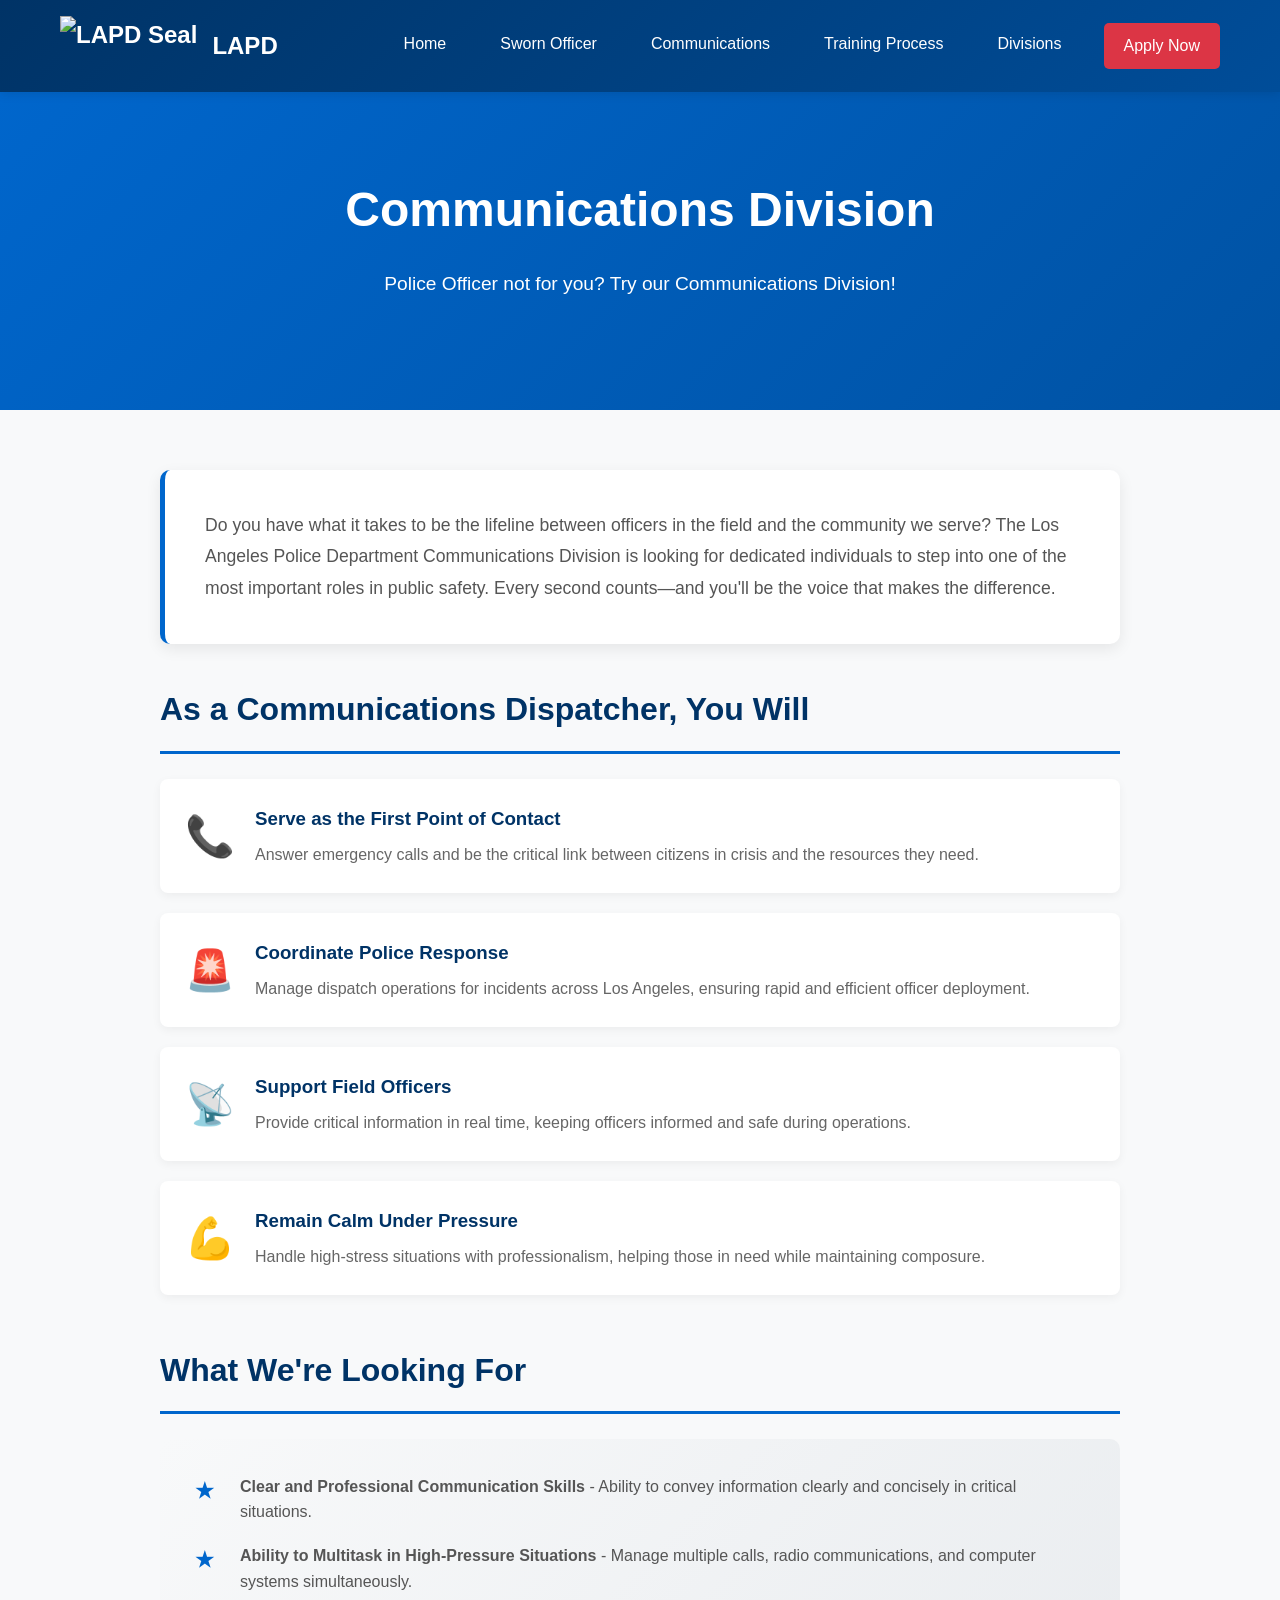
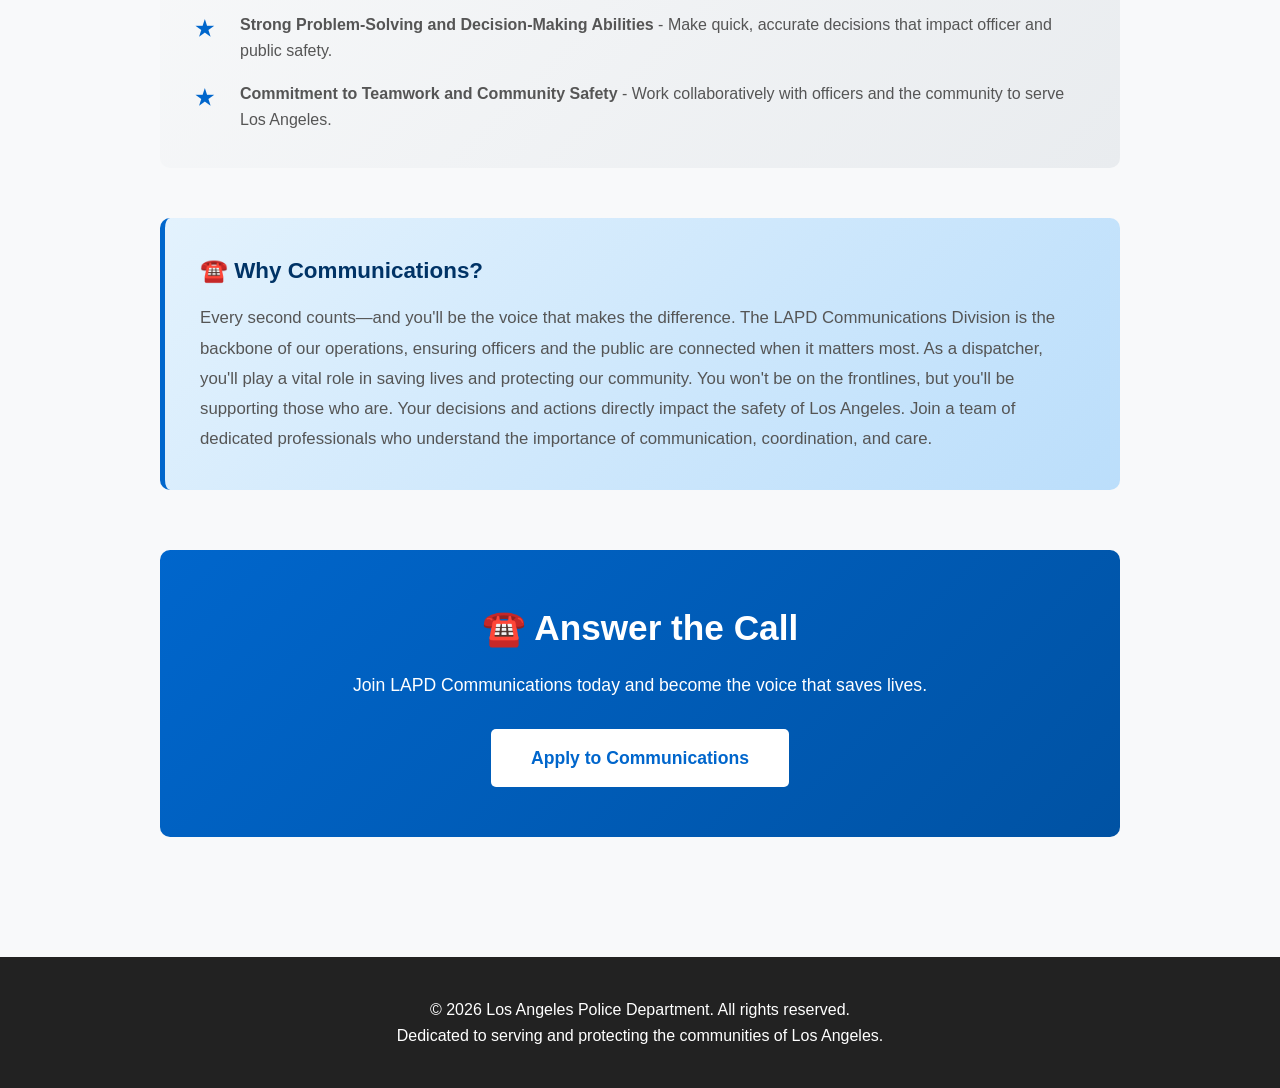
==== commit 7fadc5e5: "Revamp communications.html with new layout and styles Updated the communications.html file to enhanc" ====
--- a/communications.html
+++ b/communications.html
@@ -1,148 +1,397 @@
 <!DOCTYPE html>
 <html lang="en">
 <head>
-  <meta charset="UTF-8" />
-  <meta name="viewport" content="width=device-width, initial-scale=1.0" />
-  <title>Communications Division – LAPD Recruitment</title>
-  <link rel="icon" type="image/png" href="https://upload.wikimedia.org/wikipedia/commons/a/aa/Seal_of_the_Los_Angeles_Police_Department.png" />
-  <link rel="stylesheet" href="style.css" />
+    <meta charset="UTF-8">
+    <meta name="viewport" content="width=device-width, initial-scale=1.0">
+    <title>Communications Division - LAPD Recruitment</title>
+    <link rel="icon" type="image/png" href="https://imgs.search.brave.com/Uksy3JBQ6Fc6BLzeH83DbgczmPlGqqbIhVcjA9YMeFY/rs:fit:860:0:0:0/g:ce/aHR0cHM6Ly91cGxv/YWQud2lraW1lZGlh/Lm9yZy93aWtpcGVk/aWEvY29tbW9ucy9h/L2FhL1NlYWxfb2Zf/dGhlX0xvc19Bbmdl/bGVzX1BvbGljZV9E/ZXBhcnRtZW50LnBu/Zw">
+    <style>
+        * {
+            margin: 0;
+            padding: 0;
+            box-sizing: border-box;
+        }
+
+        body {
+            font-family: 'Segoe UI', Tahoma, Geneva, Verdana, sans-serif;
+            line-height: 1.6;
+            color: #333;
+            background-color: #f8f9fa;
+        }
+
+        header {
+            background: linear-gradient(135deg, #003366 0%, #004d99 100%);
+            color: white;
+            padding: 1rem 0;
+            position: sticky;
+            top: 0;
+            z-index: 1000;
+            box-shadow: 0 2px 10px rgba(0,0,0,0.1);
+        }
+
+        .header-content {
+            max-width: 1200px;
+            margin: 0 auto;
+            padding: 0 20px;
+            display: flex;
+            justify-content: space-between;
+            align-items: center;
+        }
+
+        .logo {
+            display: flex;
+            align-items: center;
+            gap: 15px;
+            font-size: 24px;
+            font-weight: bold;
+        }
+
+        .logo img {
+            height: 60px;
+            width: auto;
+        }
+
+        nav {
+            display: flex;
+            gap: 30px;
+            list-style: none;
+        }
+
+        nav a {
+            color: white;
+            text-decoration: none;
+            font-weight: 500;
+            transition: all 0.3s ease;
+            padding: 8px 12px;
+            border-radius: 4px;
+        }
+
+        nav a:hover {
+            background-color: rgba(255,255,255,0.1);
+            transform: translateY(-2px);
+        }
+
+        .apply-btn {
+            background-color: #dc3545 !important;
+            padding: 10px 20px !important;
+            border-radius: 5px !important;
+        }
+
+        .apply-btn:hover {
+            background-color: #c82333 !important;
+        }
+
+        .hero {
+            background: linear-gradient(135deg, #0066cc 0%, #0052a3 100%);
+            color: white;
+            padding: 80px 20px;
+            text-align: center;
+        }
+
+        .hero h1 {
+            font-size: 3rem;
+            margin-bottom: 20px;
+        }
+
+        .hero p {
+            font-size: 1.2rem;
+            max-width: 700px;
+            margin: 0 auto 30px;
+        }
+
+        .content {
+            max-width: 1000px;
+            margin: 0 auto;
+            padding: 60px 20px;
+        }
+
+        .intro {
+            background: white;
+            padding: 40px;
+            border-radius: 10px;
+            box-shadow: 0 5px 15px rgba(0,0,0,0.08);
+            margin-bottom: 40px;
+            border-left: 5px solid #0066cc;
+        }
+
+        .intro p {
+            font-size: 1.1rem;
+            line-height: 1.8;
+            color: #555;
+        }
+
+        .section {
+            margin-bottom: 50px;
+        }
+
+        .section-title {
+            font-size: 2rem;
+            color: #003366;
+            margin-bottom: 25px;
+            padding-bottom: 15px;
+            border-bottom: 3px solid #0066cc;
+        }
+
+        .responsibilities {
+            display: grid;
+            gap: 20px;
+            margin-bottom: 40px;
+        }
+
+        .responsibility-item {
+            background: white;
+            padding: 25px;
+            border-radius: 8px;
+            box-shadow: 0 3px 10px rgba(0,0,0,0.05);
+            display: flex;
+            gap: 20px;
+            align-items: flex-start;
+            transition: all 0.3s ease;
+        }
+
+        .responsibility-item:hover {
+            box-shadow: 0 8px 20px rgba(0,0,0,0.1);
+            transform: translateX(5px);
+        }
+
+        .responsibility-icon {
+            font-size: 2.5rem;
+            min-width: 50px;
+            text-align: center;
+        }
+
+        .responsibility-content h3 {
+            color: #003366;
+            margin-bottom: 8px;
+        }
+
+        .responsibility-content p {
+            color: #666;
+        }
+
+        .qualifications {
+            background: linear-gradient(135deg, #f8f9fa 0%, #e9ecef 100%);
+            padding: 35px;
+            border-radius: 10px;
+            margin-bottom: 40px;
+        }
+
+        .qualification-item {
+            display: flex;
+            gap: 15px;
+            margin-bottom: 18px;
+            align-items: flex-start;
+        }
+
+        .qualification-item:last-child {
+            margin-bottom: 0;
+        }
+
+        .qualification-item::before {
+            content: '★';
+            color: #0066cc;
+            font-weight: bold;
+            font-size: 1.3rem;
+            min-width: 30px;
+        }
+
+        .qualification-item p {
+            color: #555;
+            line-height: 1.6;
+        }
+
+        .why-comms {
+            background: linear-gradient(135deg, #e3f2fd 0%, #bbdefb 100%);
+            padding: 35px;
+            border-radius: 10px;
+            margin-bottom: 40px;
+            border-left: 5px solid #0066cc;
+        }
+
+        .why-comms h3 {
+            color: #003366;
+            margin-bottom: 15px;
+            font-size: 1.4rem;
+        }
+
+        .why-comms p {
+            color: #555;
+            line-height: 1.8;
+            font-size: 1.05rem;
+        }
+
+        .cta-section {
+            background: linear-gradient(135deg, #0066cc 0%, #0052a3 100%);
+            color: white;
+            padding: 50px 40px;
+            border-radius: 10px;
+            text-align: center;
+            margin-top: 60px;
+        }
+
+        .cta-section h2 {
+            font-size: 2.2rem;
+            margin-bottom: 15px;
+        }
+
+        .cta-section p {
+            font-size: 1.1rem;
+            margin-bottom: 30px;
+        }
+
+        .btn {
+            display: inline-block;
+            padding: 15px 40px;
+            font-size: 1.1rem;
+            border: none;
+            border-radius: 5px;
+            cursor: pointer;
+            text-decoration: none;
+            transition: all 0.3s ease;
+            font-weight: 600;
+        }
+
+        .btn-primary {
+            background-color: #0066cc;
+            color: white;
+        }
+
+        .btn-primary:hover {
+            background-color: #0052a3;
+            transform: translateY(-3px);
+            box-shadow: 0 10px 25px rgba(0,102,204,0.3);
+        }
+
+        .btn-secondary {
+            background-color: white;
+            color: #0066cc;
+        }
+
+        .btn-secondary:hover {
+            background-color: #f0f0f0;
+        }
+
+        footer {
+            background-color: #222;
+            color: white;
+            text-align: center;
+            padding: 40px 20px;
+            margin-top: 60px;
+        }
+
+        @media (max-width: 768px) {
+            nav {
+                flex-direction: column;
+                gap: 10px;
+            }
+
+            .hero h1 {
+                font-size: 2.2rem;
+            }
+
+            .responsibility-item {
+                flex-direction: column;
+            }
+        }
+    </style>
 </head>
 <body>
-
-  <div class="badge-strip">
-    <p>🚔 Southern California Roleplay — Los Angeles Police Department Recruitment</p>
-  </div>
-
-  <nav>
-    <div class="nav-inner">
-      <a class="nav-brand" href="index.html">
-        <img src="https://upload.wikimedia.org/wikipedia/commons/a/aa/Seal_of_the_Los_Angeles_Police_Department.png" alt="LAPD Seal" />
-        <div class="nav-brand-text">
-          <span class="dept">LAPD</span>
-          <span class="sub">Recruitment Portal</span>
+    <header>
+        <div class="header-content">
+            <div class="logo">
+                <img src="https://imgs.search.brave.com/Uksy3JBQ6Fc6BLzeH83DbgczmPlGqqbIhVcjA9YMeFY/rs:fit:860:0:0:0/g:ce/aHR0cHM6Ly91cGxv/YWQud2lraW1lZGlh/Lm9yZy93aWtpcGVk/aWEvY29tbW9ucy9h/L2FhL1NlYWxfb2Zf/dGhlX0xvc19Bbmdl/bGVzX1BvbGljZV9E/ZXBhcnRtZW50LnBu/Zw" alt="LAPD Seal">
+                <span>LAPD</span>
+            </div>
+            <nav>
+                <a href="index.html">Home</a>
+                <a href="sworn-officer.html">Sworn Officer</a>
+                <a href="communications.html">Communications</a>
+                <a href="training.html">Training Process</a>
+                <a href="divisions.html">Divisions</a>
+                <a href="https://discord.gg/8QvbBnqUuB" class="apply-btn" target="_blank">Apply Now</a>
+            </nav>
         </div>
-      </a>
-      <ul class="nav-links">
-        <li><a href="index.html">Home</a></li>
-        <li><a href="sworn-officer.html">Sworn Officer</a></li>
-        <li><a href="communications.html" class="active">Communications</a></li>
-        <li><a href="training.html">Training</a></li>
-        <li><a href="divisions.html">Divisions</a></li>
-        <li><a href="https://discord.gg/8QvbBnqUuB" target="_blank">Apply</a></li>
-      </ul>
+    </header>
+
+    <section class="hero">
+        <h1>Communications Division</h1>
+        <p>Police Officer not for you? Try our Communications Division!</p>
+    </section>
+
+    <div class="content">
+        <div class="intro">
+            <p>Do you have what it takes to be the lifeline between officers in the field and the community we serve? The Los Angeles Police Department Communications Division is looking for dedicated individuals to step into one of the most important roles in public safety. Every second counts—and you'll be the voice that makes the difference.</p>
+        </div>
+
+        <section class="section">
+            <h2 class="section-title">As a Communications Dispatcher, You Will</h2>
+            <div class="responsibilities">
+                <div class="responsibility-item">
+                    <div class="responsibility-icon">📞</div>
+                    <div class="responsibility-content">
+                        <h3>Serve as the First Point of Contact</h3>
+                        <p>Answer emergency calls and be the critical link between citizens in crisis and the resources they need.</p>
+                    </div>
+                </div>
+                <div class="responsibility-item">
+                    <div class="responsibility-icon">🚨</div>
+                    <div class="responsibility-content">
+                        <h3>Coordinate Police Response</h3>
+                        <p>Manage dispatch operations for incidents across Los Angeles, ensuring rapid and efficient officer deployment.</p>
+                    </div>
+                </div>
+                <div class="responsibility-item">
+                    <div class="responsibility-icon">📡</div>
+                    <div class="responsibility-content">
+                        <h3>Support Field Officers</h3>
+                        <p>Provide critical information in real time, keeping officers informed and safe during operations.</p>
+                    </div>
+                </div>
+                <div class="responsibility-item">
+                    <div class="responsibility-icon">💪</div>
+                    <div class="responsibility-content">
+                        <h3>Remain Calm Under Pressure</h3>
+                        <p>Handle high-stress situations with professionalism, helping those in need while maintaining composure.</p>
+                    </div>
+                </div>
+            </div>
+        </section>
+
+        <section class="section">
+            <h2 class="section-title">What We're Looking For</h2>
+            <div class="qualifications">
+                <div class="qualification-item">
+                    <p><strong>Clear and Professional Communication Skills</strong> - Ability to convey information clearly and concisely in critical situations.</p>
+                </div>
+                <div class="qualification-item">
+                    <p><strong>Ability to Multitask in High-Pressure Situations</strong> - Manage multiple calls, radio communications, and computer systems simultaneously.</p>
+                </div>
+                <div class="qualification-item">
+                    <p><strong>Strong Problem-Solving and Decision-Making Abilities</strong> - Make quick, accurate decisions that impact officer and public safety.</p>
+                </div>
+                <div class="qualification-item">
+                    <p><strong>Commitment to Teamwork and Community Safety</strong> - Work collaboratively with officers and the community to serve Los Angeles.</p>
+                </div>
+            </div>
+        </section>
+
+        <section class="section">
+            <div class="why-comms">
+                <h3>☎️ Why Communications?</h3>
+                <p>Every second counts—and you'll be the voice that makes the difference. The LAPD Communications Division is the backbone of our operations, ensuring officers and the public are connected when it matters most. As a dispatcher, you'll play a vital role in saving lives and protecting our community. You won't be on the frontlines, but you'll be supporting those who are. Your decisions and actions directly impact the safety of Los Angeles. Join a team of dedicated professionals who understand the importance of communication, coordination, and care.</p>
+            </div>
+        </section>
+
+        <section class="cta-section">
+            <h2>☎️ Answer the Call</h2>
+            <p>Join LAPD Communications today and become the voice that saves lives.</p>
+            <a href="https://discord.gg/8QvbBnqUuB" class="btn btn-secondary" target="_blank">Apply to Communications</a>
+        </section>
     </div>
-  </nav>
-
-  <div class="page-header">
-    <div class="eyebrow">Alternative Pathway</div>
-    <h1>Communications Division</h1>
-  </div>
-
-  <!-- INTRO -->
-  <section style="background:var(--white);padding:0;">
-    <div class="section">
-      <div class="two-col">
-        <div>
-          <div class="section-title">Not a Patrol Officer?</div>
-          <div class="section-line"></div>
-          <p style="font-size:16px;line-height:1.8;color:var(--text-muted);margin-bottom:18px;">
-            Police Officer not for you? Try our Communications Division! Do you have what it takes to be the lifeline between officers in the field and the community we serve?
-          </p>
-          <p style="font-size:16px;line-height:1.8;color:var(--text-muted);margin-bottom:18px;">
-            The Los Angeles Police Department Communications Division is looking for dedicated individuals to step into one of the most important roles in public safety.
-          </p>
-          <p style="font-size:16px;line-height:1.8;color:var(--text-muted);">
-            Every second counts — and you'll be the voice that makes the difference. The LAPD Communications Division is the backbone of our operations, ensuring officers and the public are connected when it matters most.
-          </p>
-          <div style="margin-top:32px;">
-            <a href="https://discord.gg/8QvbBnqUuB" class="btn" target="_blank">☎️ Join Communications</a>
-          </div>
-        </div>
-        <div>
-          <div class="info-box">
-            <h3>As a Dispatcher, You Will:</h3>
-            <ul>
-              <li>Serve as the first point of contact for emergencies</li>
-              <li>Coordinate police response to incidents across the city</li>
-              <li>Support field officers with critical information in real time</li>
-              <li>Remain calm under pressure while helping those in need</li>
-            </ul>
-          </div>
-          <div style="margin-top:16px;background:var(--off-white);border:1px solid var(--light-gray);border-left:4px solid var(--gold);padding:22px 24px;border-radius:2px;">
-            <p style="font-family:'Oswald',sans-serif;font-size:15px;font-weight:600;color:var(--navy);text-transform:uppercase;letter-spacing:0.05em;margin-bottom:8px;">The Backbone of the LAPD</p>
-            <p style="font-size:14px;color:var(--text-muted);line-height:1.6;">Without dispatchers, officers go blind. Your role directly saves lives and keeps every officer on the street safe.</p>
-          </div>
-        </div>
-      </div>
-    </div>
-  </section>
-
-  <!-- WHAT WE LOOK FOR -->
-  <section style="background:var(--off-white);padding:0;">
-    <div class="section">
-      <div class="section-title">What We're Looking For</div>
-      <div class="section-line"></div>
-      <div class="cards">
-        <div class="card">
-          <div class="card-icon">🗣️</div>
-          <h3>Communication Skills</h3>
-          <p>Clear, professional, and precise communication is non-negotiable. You will relay critical information under stress where clarity can mean the difference between life and death.</p>
-        </div>
-        <div class="card accent">
-          <div class="card-icon">⚡</div>
-          <h3>Multitasking Ability</h3>
-          <p>Handling multiple simultaneous calls, tracking officer positions, and coordinating responses — all at once. You must thrive in fast-paced, high-demand environments.</p>
-        </div>
-        <div class="card">
-          <div class="card-icon">🧠</div>
-          <h3>Problem Solving</h3>
-          <p>Strong problem-solving and decision-making abilities are crucial. You'll assess situations rapidly and direct resources to where they're needed most.</p>
-        </div>
-        <div class="card">
-          <div class="card-icon">🤝</div>
-          <h3>Teamwork & Community</h3>
-          <p>A deep commitment to teamwork and community safety. The communications center never sleeps — cohesion within the team is everything.</p>
-        </div>
-      </div>
-    </div>
-  </section>
-
-  <!-- WHY COMMS -->
-  <section style="background:var(--navy);padding:64px 24px;">
-    <div style="max-width:860px;margin:0 auto;text-align:center;">
-      <div style="font-size:11px;font-weight:700;letter-spacing:0.22em;color:var(--gold);text-transform:uppercase;margin-bottom:12px;">Why Communications?</div>
-      <h2 style="font-family:'Oswald',sans-serif;font-size:clamp(26px,4vw,42px);font-weight:700;color:var(--white);text-transform:uppercase;letter-spacing:0.04em;line-height:1.1;margin-bottom:20px;">
-        Be the Voice Behind the Badge
-      </h2>
-      <p style="font-size:16px;color:rgba(255,255,255,0.7);line-height:1.8;max-width:640px;margin:0 auto 36px;">
-        Every call you take, every unit you dispatch, every life you help — it all starts with you. The Communications Division is where split-second decisions happen around the clock, and your skills are what make it possible.
-      </p>
-      <a href="https://discord.gg/8QvbBnqUuB" class="btn" target="_blank">Answer the Call</a>
-    </div>
-  </section>
-
-  <!-- ALSO CONSIDER -->
-  <div class="banner" style="background:var(--navy-dark);">
-    <h2>Also Consider Sworn Officer</h2>
-    <p>If you change your mind, patrol is always an option. Explore both paths before you decide.</p>
-    <div style="display:flex;gap:14px;justify-content:center;flex-wrap:wrap;">
-      <a href="https://discord.gg/8QvbBnqUuB" class="btn" target="_blank">Apply Now</a>
-      <a href="sworn-officer.html" class="btn outline">Sworn Officer Info</a>
-    </div>
-  </div>
-
-  <footer>
-    <img src="https://upload.wikimedia.org/wikipedia/commons/a/aa/Seal_of_the_Los_Angeles_Police_Department.png" alt="LAPD Seal" />
-    <div class="footer-links">
-      <a href="index.html">Home</a>
-      <a href="sworn-officer.html">Sworn Officer</a>
-      <a href="communications.html">Communications</a>
-      <a href="training.html">Training</a>
-      <a href="divisions.html">Divisions</a>
-      <a href="https://discord.gg/8QvbBnqUuB" target="_blank">Apply</a>
-    </div>
-    <p>© 2025 Southern California Roleplay · Los Angeles Police Department · All Rights Reserved</p>
-  </footer>
-
+
+    <footer>
+        <p>&copy; 2026 Los Angeles Police Department. All rights reserved.</p>
+        <p>Dedicated to serving and protecting the communities of Los Angeles.</p>
+    </footer>
 </body>
 </html>
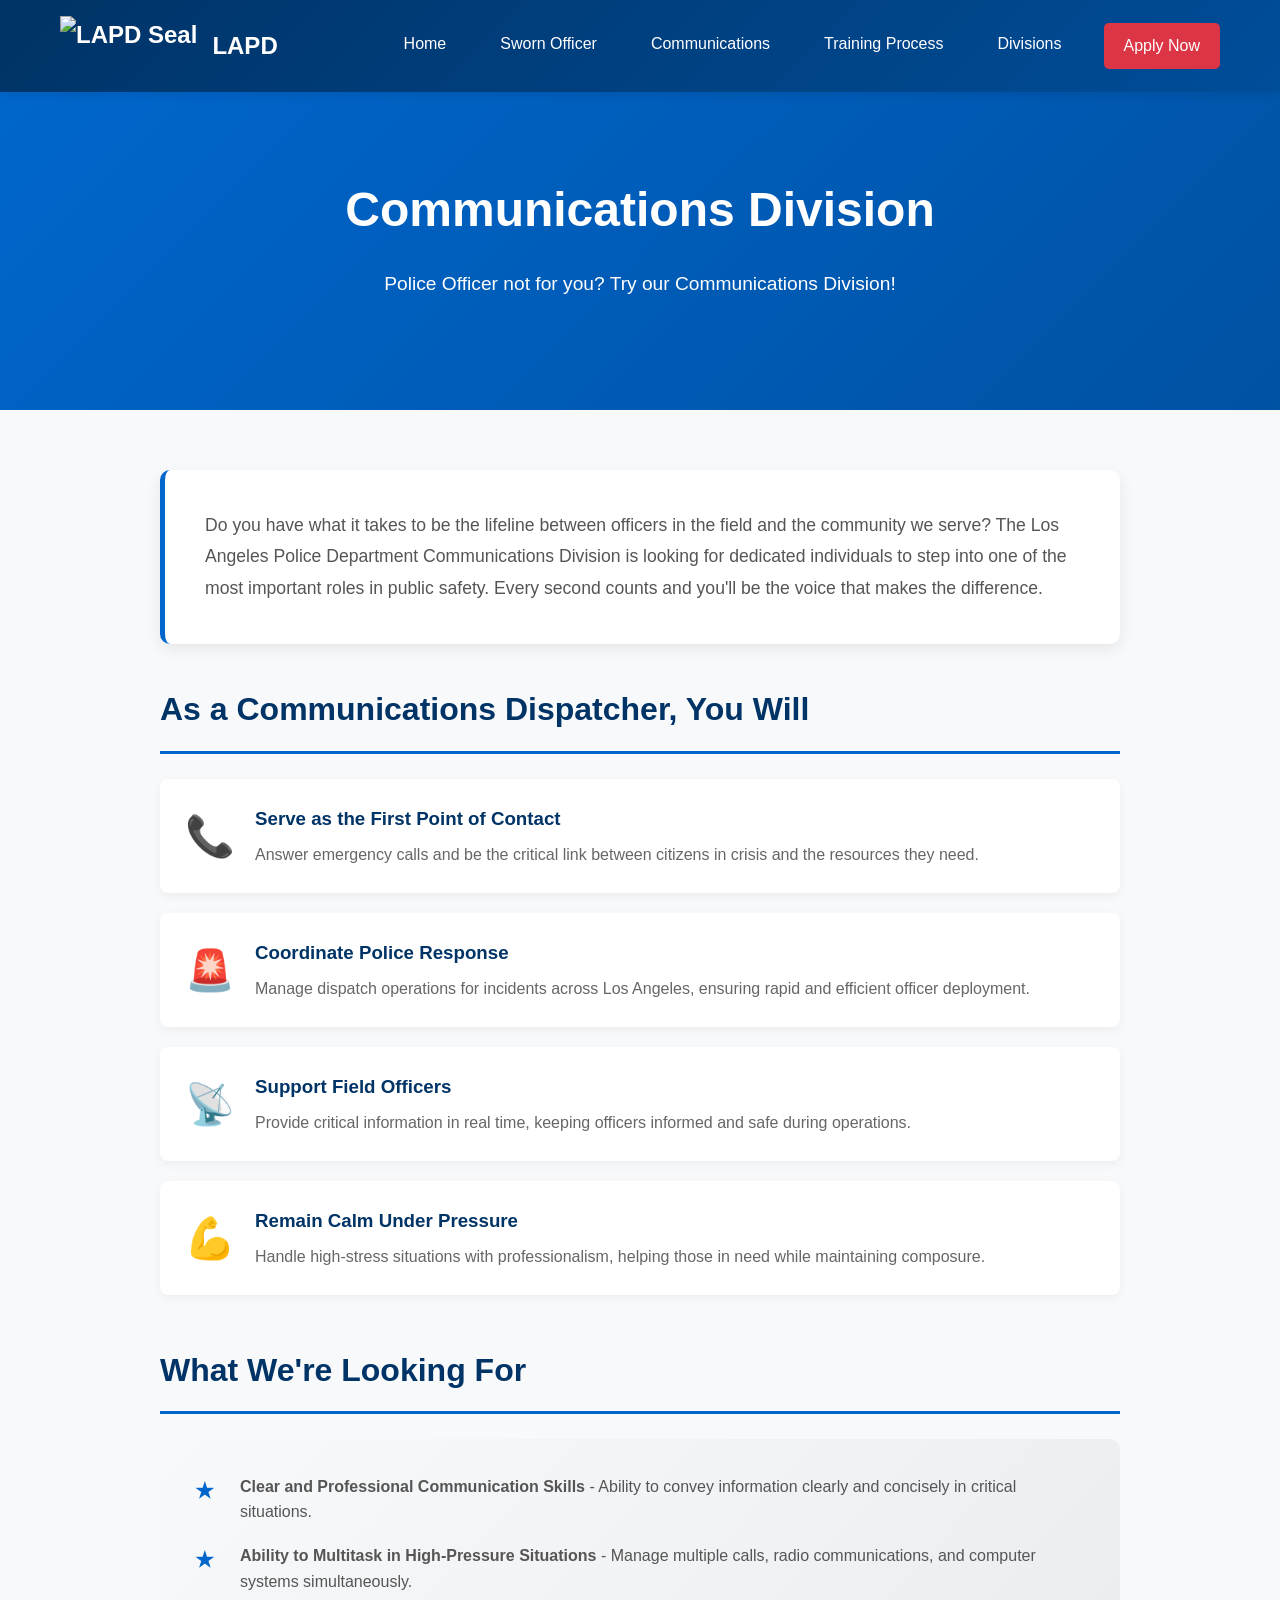
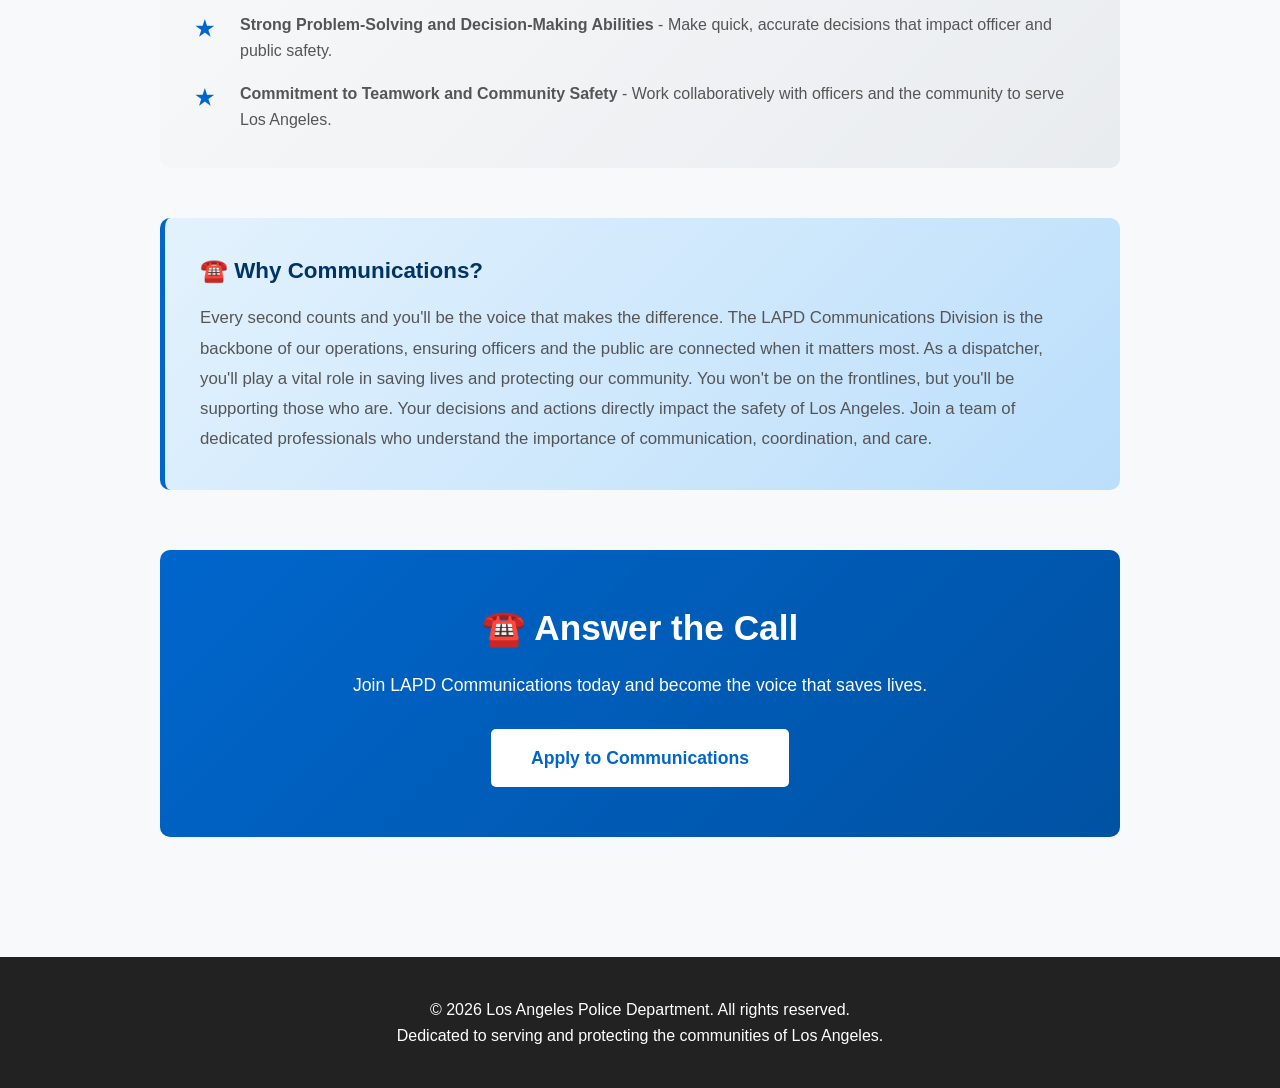
==== commit 76feb7b4: "Update communications.html" ====
--- a/communications.html
+++ b/communications.html
@@ -3,7 +3,7 @@
 <head>
     <meta charset="UTF-8">
     <meta name="viewport" content="width=device-width, initial-scale=1.0">
-    <title>Communications Division - LAPD Recruitment</title>
+    <title>Join LAPD - Communication Division</title>
     <link rel="icon" type="image/png" href="https://imgs.search.brave.com/Uksy3JBQ6Fc6BLzeH83DbgczmPlGqqbIhVcjA9YMeFY/rs:fit:860:0:0:0/g:ce/aHR0cHM6Ly91cGxv/YWQud2lraW1lZGlh/Lm9yZy93aWtpcGVk/aWEvY29tbW9ucy9h/L2FhL1NlYWxfb2Zf/dGhlX0xvc19Bbmdl/bGVzX1BvbGljZV9E/ZXBhcnRtZW50LnBu/Zw">
     <style>
         * {
@@ -320,7 +320,7 @@
 
     <div class="content">
         <div class="intro">
-            <p>Do you have what it takes to be the lifeline between officers in the field and the community we serve? The Los Angeles Police Department Communications Division is looking for dedicated individuals to step into one of the most important roles in public safety. Every second counts—and you'll be the voice that makes the difference.</p>
+            <p>Do you have what it takes to be the lifeline between officers in the field and the community we serve? The Los Angeles Police Department Communications Division is looking for dedicated individuals to step into one of the most important roles in public safety. Every second counts and you'll be the voice that makes the difference.</p>
         </div>
 
         <section class="section">
@@ -378,7 +378,7 @@
         <section class="section">
             <div class="why-comms">
                 <h3>☎️ Why Communications?</h3>
-                <p>Every second counts—and you'll be the voice that makes the difference. The LAPD Communications Division is the backbone of our operations, ensuring officers and the public are connected when it matters most. As a dispatcher, you'll play a vital role in saving lives and protecting our community. You won't be on the frontlines, but you'll be supporting those who are. Your decisions and actions directly impact the safety of Los Angeles. Join a team of dedicated professionals who understand the importance of communication, coordination, and care.</p>
+                <p>Every second counts and you'll be the voice that makes the difference. The LAPD Communications Division is the backbone of our operations, ensuring officers and the public are connected when it matters most. As a dispatcher, you'll play a vital role in saving lives and protecting our community. You won't be on the frontlines, but you'll be supporting those who are. Your decisions and actions directly impact the safety of Los Angeles. Join a team of dedicated professionals who understand the importance of communication, coordination, and care.</p>
             </div>
         </section>
 
